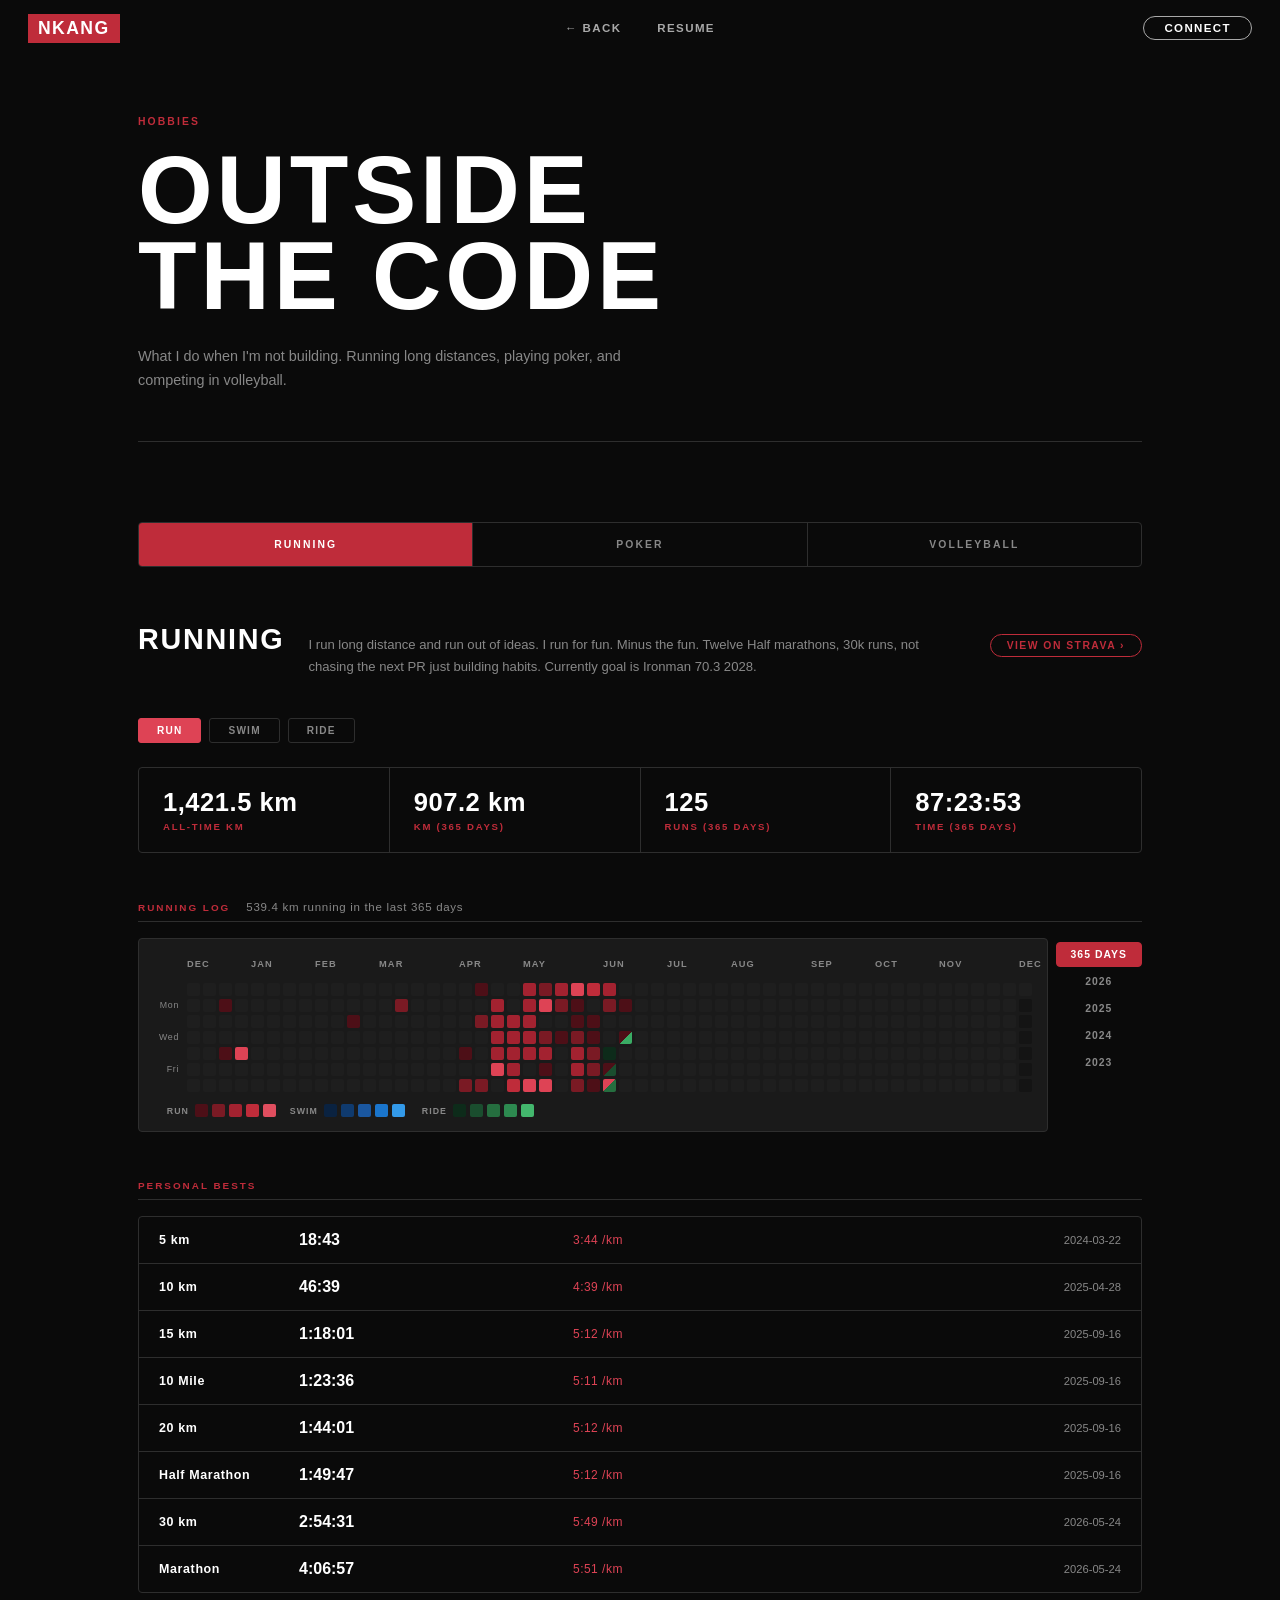
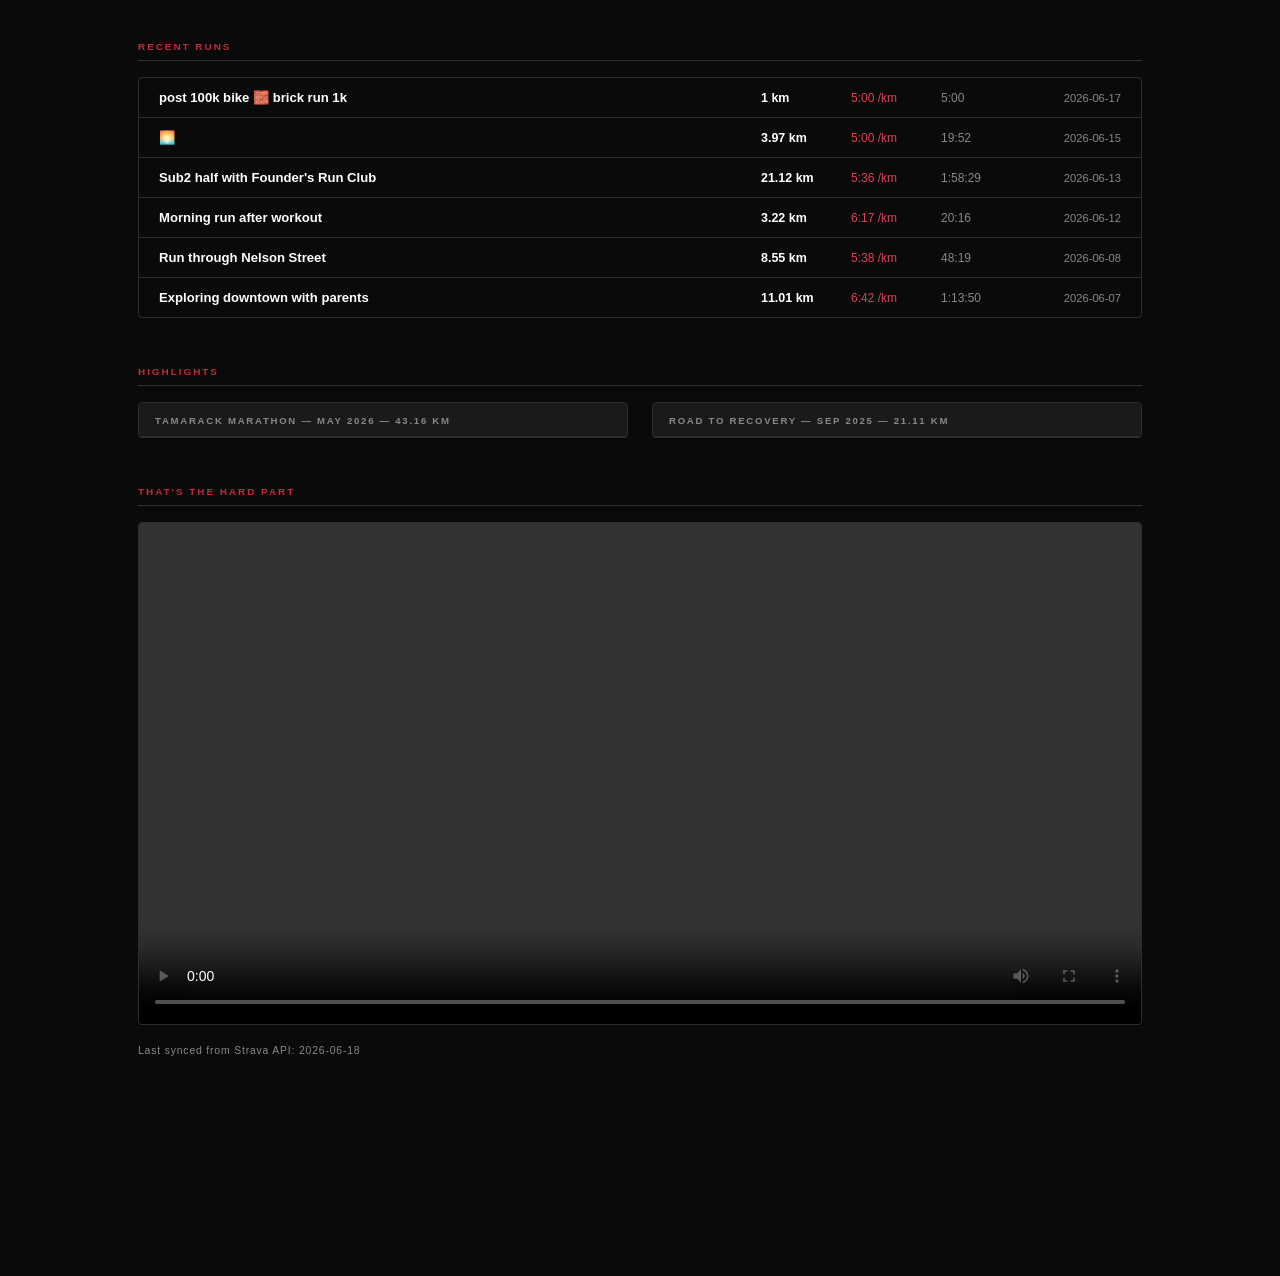
==== hobbies.html @ 1e7a4f21 "feat: sport switch coherence fix" ====
<!DOCTYPE html>
<html lang="en">
<head>
  <meta charset="UTF-8" />
  <meta name="viewport" content="width=device-width, initial-scale=1.0" />
  <title>Hobbies — Nelson Kang</title>
  <link rel="icon" type="image/jpeg" href="Images/Uchiha.jpg" />
  <link rel="stylesheet" href="styles.css" />
  <link rel="stylesheet" href="hobbies.css" />
</head>
<body class="hobbies-page is-content-revealed">

  <nav class="nav">
    <a href="index.html" class="nav-logo">NKANG</a>
    <ul class="nav-links">
      <li><a href="index.html" class="nav-btn">← BACK</a></li>
      <li><button class="nav-btn" data-modal="resume-modal">RESUME</button></li>
    </ul>
    <button class="nav-cta" data-modal="contact-modal">CONNECT</button>
    <button class="nav-hamburger" id="nav-hamburger" aria-label="Open menu">
      <span></span><span></span><span></span>
    </button>
  </nav>
  <div class="nav-mobile-menu" id="nav-mobile-menu">
    <a href="index.html" class="nav-mobile-btn">← BACK</a>
    <button class="nav-mobile-btn" data-modal="resume-modal">RESUME</button>
    <button class="nav-mobile-btn" data-modal="contact-modal">CONNECT</button>
  </div>

  <main class="hobbies-main">

    <!-- PAGE HERO -->
    <div class="hobbies-hero">
      <div class="section-label">HOBBIES</div>
      <h1 class="hobbies-page-title">OUTSIDE<br/>THE CODE</h1>
      <p class="hobbies-page-sub">
        What I do when I'm not building. Running long distances, playing poker,
        and competing in volleyball.
      </p>
    </div>

    <!-- TAB BAR -->
    <div class="hobby-tabs">
      <button class="hobby-tab is-active" data-tab="running">RUNNING</button>
      <button class="hobby-tab" data-tab="poker">POKER</button>
      <button class="hobby-tab" data-tab="volleyball">VOLLEYBALL</button>
    </div>

    <!-- ── TAB: RUNNING ── -->
    <section class="hobby-section tab-panel is-active" id="tab-running">
      <div class="hobby-section-header">
        <h2 class="hobby-section-title" id="sport-section-title">RUNNING</h2>
        <p class="hobby-section-desc">
          I run long distance and run out of ideas. I run for fun. Minus the fun. Twelve Half marathons, 30k runs, not chasing the next PR just building habits.
          Currently goal is Ironman 70.3 2028.
        </p>
        <a href="https://www.strava.com/athletes/121738602" class="hobby-strava-link" target="_blank" rel="noopener">VIEW ON STRAVA ›</a>
      </div>

      <div class="sport-switcher">
        <button class="sport-pill sport-pill--run is-active" data-sport="run">RUN</button>
        <button class="sport-pill sport-pill--swim" data-sport="swim">SWIM</button>
        <button class="sport-pill sport-pill--ride" data-sport="ride">RIDE</button>
      </div>

      <div class="hobby-stats" id="strava-totals">
        <div class="hobby-stat">
          <span class="hobby-stat-val" id="stat-alltime">—</span>
          <span class="hobby-stat-label">All-Time km</span>
        </div>
        <div class="hobby-stat">
          <span class="hobby-stat-val" id="stat-ytd-km">—</span>
          <span class="hobby-stat-label">km (365 Days)</span>
        </div>
        <div class="hobby-stat">
          <span class="hobby-stat-val" id="stat-ytd-runs">—</span>
          <span class="hobby-stat-label" id="stat-count-label">Runs (365 Days)</span>
        </div>
        <div class="hobby-stat">
          <span class="hobby-stat-val" id="stat-ytd-time">—</span>
          <span class="hobby-stat-label">Time (365 Days)</span>
        </div>
      </div>

      <!-- Heatmap -->
      <div class="hobby-subsection">
        <div class="heatmap-headline">
          <h3 class="hobby-subsection-title" style="border:none;margin:0;padding:0;">RUNNING LOG</h3>
          <span class="heatmap-ytd-text" id="heatmap-ytd-label"></span>
        </div>
        <div class="run-heatmap-wrapper">
          <div class="run-heatmap-outer">
            <div class="run-heatmap-scroll">
              <div class="heatmap-month-row" id="heatmap-months"></div>
              <div class="heatmap-main">
                <div class="heatmap-day-labels">
                  <span></span><span>Mon</span><span></span><span>Wed</span><span></span><span>Fri</span><span></span>
                </div>
                <div class="heatmap-grid" id="run-heatmap"></div>
              </div>
            </div>
            <div class="heatmap-legend">
              <div class="heatmap-legend-row">
                <span class="heatmap-legend-sport">RUN</span>
                <div class="heatmap-cell heatmap-legend-cell" style="background:#4d0f17" data-range="&lt; 5 km"></div>
                <div class="heatmap-cell heatmap-legend-cell" style="background:#7a1a24" data-range="5–10 km"></div>
                <div class="heatmap-cell heatmap-legend-cell" style="background:#a32230" data-range="10–15 km"></div>
                <div class="heatmap-cell heatmap-legend-cell" style="background:#bf2c3a" data-range="15–20 km"></div>
                <div class="heatmap-cell heatmap-legend-cell" style="background:#e04e5f" data-range="20+ km"></div>
              </div>
              <div class="heatmap-legend-row">
                <span class="heatmap-legend-sport">SWIM</span>
                <div class="heatmap-cell heatmap-legend-cell" style="background:#0a2240" data-range="&lt; 1 km"></div>
                <div class="heatmap-cell heatmap-legend-cell" style="background:#0f3a6e" data-range="1–2 km"></div>
                <div class="heatmap-cell heatmap-legend-cell" style="background:#1a57a0" data-range="2–3 km"></div>
                <div class="heatmap-cell heatmap-legend-cell" style="background:#1a75cc" data-range="3–4 km"></div>
                <div class="heatmap-cell heatmap-legend-cell" style="background:#339ae9" data-range="4+ km"></div>
              </div>
              <div class="heatmap-legend-row">
                <span class="heatmap-legend-sport">RIDE</span>
                <div class="heatmap-cell heatmap-legend-cell" style="background:#0d2b1a" data-range="&lt; 20 km"></div>
                <div class="heatmap-cell heatmap-legend-cell" style="background:#1a4d2e" data-range="20–40 km"></div>
                <div class="heatmap-cell heatmap-legend-cell" style="background:#256e3f" data-range="40–60 km"></div>
                <div class="heatmap-cell heatmap-legend-cell" style="background:#2d8a50" data-range="60–90 km"></div>
                <div class="heatmap-cell heatmap-legend-cell" style="background:#43b76d" data-range="90+ km"></div>
              </div>
            </div>
          </div>
          <div class="heatmap-year-selector" id="heatmap-years"></div>
        </div>
        <div class="heatmap-tooltip" id="heatmap-tooltip"></div>
      </div>

      <div class="hobby-subsection">
        <h3 class="hobby-subsection-title" id="bests-title">PERSONAL BESTS</h3>
        <div class="hobby-bests" id="strava-bests">
          <div class="hobby-best-empty">Syncing from Strava…</div>
        </div>
      </div>

      <div class="hobby-subsection">
        <h3 class="hobby-subsection-title" id="recent-title">RECENT RUNS</h3>
        <div class="hobby-runs" id="strava-recent">
          <div class="hobby-best-empty">Syncing from Strava…</div>
        </div>
      </div>

      <div class="hobby-subsection">
        <h3 class="hobby-subsection-title">HIGHLIGHTS</h3>
        <div class="hobby-activities">
          <div class="hobby-activity-card">
            <div class="hobby-activity-label">Tamarack Marathon &mdash; May 2026 &mdash; 43.16 km</div>
            <div class="strava-embed-placeholder"
                 data-embed-type="activity"
                 data-embed-id="18637238873"
                 data-style="standard"
                 data-from-embed="false"
                 data-token="Lay-bGprTOXvTEQEFoJAWx9JUbdzp7mAwC0xFXXWINQ">
            </div>
          </div>
          <div class="hobby-activity-card">
            <div class="hobby-activity-label">Road to Recovery &mdash; Sep 2025 &mdash; 21.11 km</div>
            <div class="strava-embed-placeholder"
                 data-embed-type="activity"
                 data-embed-id="15838077955"
                 data-style="standard"
                 data-from-embed="false"
                 data-token="FSaVY_ImVs6sfKfNKb9PRaNboNux37VAMsxUyS3tYNs">
            </div>
          </div>
        </div>
      </div>

      <div class="hobby-subsection">
        <h3 class="hobby-subsection-title">THAT'S THE HARD PART</h3>
        <video class="running-video" src="Images/BJ_Horseman_Running.mp4" controls playsinline></video>
      </div>

      <p class="strava-updated">Last synced from Strava API: <span id="strava-updated">—</span></p>
    </section>

    <!-- ── TAB: POKER ── -->
    <section class="hobby-section tab-panel" id="tab-poker">
      <div class="hobby-section-header">
        <h2 class="hobby-section-title">POKER</h2>
        <p class="hobby-section-desc">
          Competitive tournament poker player at the University of Waterloo Poker Club.
          Study the system, find the edge, execute under pressure. 
          Convincing myself that poker is a skill game and pretending I have an edge. Spending 
          hours of studying to fix my leaks and increase my edge by a half a percent.
        </p>
        <a href="https://www.strava.com/athletes/121738602" class="hobby-strava-link" style="visibility:hidden;">PLACEHOLDER</a>
      </div>

      <!-- Stat bar -->
      <div class="hobby-stats">
        <div class="hobby-stat">
          <span class="hobby-stat-val">2 / 891</span>
          <span class="hobby-stat-label">Fall Season Rank</span>
        </div>
        <div class="hobby-stat">
          <span class="hobby-stat-val">33%</span>
          <span class="hobby-stat-label">Final Table Rate</span>
        </div>
        <div class="hobby-stat">
          <span class="hobby-stat-val">6 / 18</span>
          <span class="hobby-stat-label">Tournaments Final Tabled</span>
        </div>
        <div class="hobby-stat">
          <span class="hobby-stat-val">~250</span>
          <span class="hobby-stat-label">Avg Field Size</span>
        </div>
      </div>

      <!-- Results section -->
      <div class="hobby-subsection">
        <h3 class="hobby-subsection-title">FALL 2025 SEASON</h3>
        <div class="poker-content-grid">
          <div class="poker-text">
            <p class="poker-body">
              Finished 2nd out of 891 active members across the Fall 2025 UW Poker Club season —
              the largest student poker club in Canada. Final tabled 6 of the 18 tournaments I
              entered, putting me in the top 9 of an average field of 250 players per event.
              A 33% final table rate in fields that size isn't luck. It's sustained edge.
            </p>
            <p class="poker-body">
              Following the season I joined the club as an executive for the Winter term,
              helping run games and grow the competitive structure of the club. Currently
              studying ICM pressure and 3-bet pot construction with the goal of making
              the UW IPA poker team.
            </p>
          </div>
          <div class="poker-photo-tall">
            <img src="Images/Hobby_Poker/FallRankings.png" alt="Fall 2025 Season Rankings" />
          </div>
        </div>
      </div>

      <!-- Photos section -->
      <div class="hobby-subsection">
        <h3 class="hobby-subsection-title">AT THE TABLE</h3>
        <div class="poker-photos-grid">
          <div class="poker-photo-card">
            <img src="Images/Hobby_Poker/Club_Chips.jpg" alt="825k chip stack at final table" />
            <div class="poker-photo-caption">
              <span class="poker-photo-label">FINAL TABLE</span>
              <p>875,000 chips. Starting stack: 5,000. The kind of run where every decision compounds.</p>
            </div>
          </div>
          <div class="poker-photo-card">
            <img src="Images/Hobby_Poker/AAvsKK.jpg" alt="KK vs AA — variance at the table" />
            <div class="poker-photo-caption">
              <span class="poker-photo-label">VARIANCE</span>
              <p>Running KK into AA on the last two tables of a midterm tournament. You can sharpen 
                every edge, and still run face-first into variance.
                 Learning to separate process from outcome is the real skill.</p>
            </div>
          </div>
        </div>
      </div>
    </section>

    <!-- ── TAB: VOLLEYBALL ── -->
    <section class="hobby-section tab-panel" id="tab-volleyball">
      <div class="hobby-section-header">
        <h2 class="hobby-section-title">VOLLEYBALL</h2>
        <p class="hobby-section-desc">
          Competitive player. Photos and clips coming soon.
        </p>
      </div>
      <div class="hobby-placeholder">
        <span class="hobby-placeholder-label">COMING SOON</span>
        <p>Media and writeup in progress.</p>
      </div>
    </section>

  </main>

  <!-- Contact Modal -->
  <div class="modal" id="contact-modal">
    <div class="modal-box">
      <button class="modal-close">✕</button>
      <h2 class="modal-title">CONNECT</h2>
      <ul class="contact-list">
        <li><span class="contact-label">EMAIL</span><a href="mailto:Nelsonkang7@gmail.com">Nelsonkang7@gmail.com</a></li>
        <li><span class="contact-label">GITHUB</span><a href="https://github.com/Ollienel777" target="_blank" rel="noopener">github.com/Ollienel777</a></li>
        <li><span class="contact-label">LINKEDIN</span><a href="https://linkedin.com/in/nelson-kang-ekanl" target="_blank" rel="noopener">linkedin.com/in/nelson-kang-ekanl</a></li>
        <li><span class="contact-label">PHONE</span><a href="tel:+16138543568">+1 (613) 854-3568</a></li>
      </ul>
    </div>
  </div>

  <!-- Resume Modal -->
  <div class="modal" id="resume-modal">
    <div class="modal-box modal-box--wide">
      <button class="modal-close">✕</button>
      <h2 class="modal-title">NELSON KANG</h2>

      <div class="resume-contact">
        <span>+1 (613) 854-3568</span>
        <a href="mailto:Nelsonkang7@gmail.com">Nelsonkang7@gmail.com</a>
        <a href="https://linkedin.com/in/nelson-kang-ekanl" target="_blank" rel="noopener">LinkedIn</a>
        <a href="https://github.com/Ollienel777" target="_blank" rel="noopener">GitHub</a>
        <a href="https://nelsonkang02.com" target="_blank" rel="noopener">Portfolio</a>
      </div>

      <div class="resume-section">
        <h3>Education</h3>
        <div class="resume-item">
          <div class="resume-item-header">
            <span class="resume-place">University of Waterloo</span>
            <span class="resume-date"></span>
          </div>
          <span class="resume-role">Bachelor's Degree, Computer Science and Finance (CFM)</span>
          <ul class="resume-bullets">
            <li><strong>Coursework:</strong> Advanced Functional Programming (Racket), Data Structures &amp; Algorithms (C), Linux/Bash/Git Tooling, Linear Algebra, Calculus</li>
            <li><strong>Activities:</strong> Poker Club Executive, Competitive Intramural Volleyball Captain</li>
          </ul>
        </div>
      </div>

      <div class="resume-section">
        <h3>Experience</h3>
        <div class="resume-item">
          <div class="resume-item-header">
            <span class="resume-place">Ericsson Canada Inc.</span>
            <span class="resume-date">Jun 2024 – Aug 2024</span>
          </div>
          <span class="resume-role">Software Engineer Intern &mdash; Ottawa, ON</span>
          <ul class="resume-bullets">
            <li>Developed <strong>4 ETL pipelines</strong> using <strong>C# and SQL Server</strong> to extract Jira data from JSON payloads, transform custom field mappings, and load into reporting tables; used <strong>temporal tables</strong> for full change-history tracking.</li>
            <li>Audited and catalogued all existing team pipelines, identifying faulty custom-field mappings producing <strong>NULL data</strong>; created a reference spreadsheet that became the team's primary <strong>pipeline debugging resource</strong>.</li>
            <li>Maintained <strong>Power BI dashboards</strong> for trouble report visibility, supporting stakeholder reporting and data-driven decision-making across the BI team.</li>
          </ul>
        </div>
      </div>

      <div class="resume-section">
        <h3>Projects</h3>
        <div class="resume-item">
          <div class="resume-item-header">
            <span class="resume-place">ClipFarm — Automated Volleyball Highlight Generator</span>
            <span class="resume-date">Mar 2026 – Present</span>
          </div>
          <span class="resume-role">Python, FastAPI, Next.js, TypeScript, YOLOv8-pose, Roboflow, PostgreSQL, Docker, Cloudflare R2</span>
          <ul class="resume-bullets">
            <li>Engineered a <strong>dual-detection video pipeline</strong>: <strong>YOLOv8-pose</strong> classifies player actions while a custom-trained <strong>Roboflow</strong> ball detector tracks trajectory to identify rally boundaries, reducing false-positive clips by <strong>~40%</strong>.</li>
            <li>Containerized with <strong>Docker Compose</strong>; <strong>FastAPI</strong> serves auth-gated endpoints, <strong>Celery + Redis</strong> distributes processing jobs, and <strong>Modal</strong> offloads GPU inference. Auth via <strong>Supabase JWKS</strong> with <strong>Row-Level Security</strong>.</li>
            <li>Implemented the frontend in <strong>Next.js + TypeScript</strong> with a filterable clip grid, inline multi-label correction UI for future model training, clip trimming with background re-cut via Celery, and lazy-loaded thumbnails.</li>
          </ul>
        </div>
        <div class="resume-item">
          <div class="resume-item-header">
            <span class="resume-place">Multi-Factor Robo-Advisor — 1st Place, Market Beat Competition</span>
            <span class="resume-date">Nov 2025</span>
          </div>
          <span class="resume-role">Python, Pandas, NumPy, yfinance</span>
          <ul class="resume-bullets">
            <li>Optimized a <strong>$1M CAD portfolio</strong> across U.S. and Canadian equities; achieved <strong>5.7% return</strong> vs. 3.7% market average benchmark, placing <strong>1st out of 18 teams</strong>.</li>
            <li>Implemented a <strong>multi-factor portfolio construction pipeline</strong> applying momentum, volatility, correlation, and trend signals inspired by the <strong>Ranked Asset Allocation Model</strong> (RAAM).</li>
            <li>Automated end-to-end: data ingestion, liquidity screening, factor ranking, <strong>sector-cap enforcement</strong>, and <strong>Sharpe-ratio optimization</strong> under real-world constraints (transaction fees, FX conversion, position limits).</li>
          </ul>
        </div>
        <div class="resume-item">
          <div class="resume-item-header">
            <span class="resume-place">ChessAI — Neural Network Chess Engine</span>
            <span class="resume-date">Nov 2025</span>
          </div>
          <span class="resume-role">Python, PyTorch, Modal</span>
          <ul class="resume-bullets">
            <li>Trained a <strong>neural-network chess engine</strong> on millions of <strong>Stockfish-labeled positions</strong> using <strong>distributed GPU compute</strong> on Modal; designed a scalable ML pipeline for ingesting and labeling large Lichess datasets.</li>
            <li>Integrated classical <strong>alpha-beta search</strong> with <strong>deep neural evaluation</strong> for real-time gameplay, balancing search depth with inference latency.</li>
          </ul>
        </div>
        <div class="resume-item">
          <div class="resume-item-header">
            <span class="resume-place">QuillifyEdu — Educational Content Management Platform</span>
            <span class="resume-date">2024</span>
          </div>
          <span class="resume-role">C#, ASP.NET Core, SQL Server, Entity Framework Core, JavaScript</span>
          <ul class="resume-bullets">
            <li>Developed a full-stack content management platform using <strong>ASP.NET Core 8.0</strong> with <strong>Razor Pages</strong>, enabling users to create, organize, and share educational notes with a database-driven backend.</li>
            <li>Implemented <strong>ASP.NET Core Identity</strong> for production-grade authentication including email confirmation, account lockout policies, and enforced password complexity requirements.</li>
          </ul>
        </div>
      </div>

      <div class="resume-section">
        <h3>Technical Skills</h3>
        <div class="resume-skills-list">
          <div class="resume-skill-row"><span class="resume-skill-cat">Languages</span><span>Python, C#, C, SQL, TypeScript, JavaScript, HTML/CSS</span></div>
          <div class="resume-skill-row"><span class="resume-skill-cat">Frameworks</span><span>FastAPI, Next.js, .NET, PyTorch, Pandas, NumPy, Celery, SQLAlchemy</span></div>
          <div class="resume-skill-row"><span class="resume-skill-cat">Infrastructure</span><span>PostgreSQL, SQL Server, SSMS, Supabase, Redis, Modal, Cloudflare R2, Git, Linux, Power BI</span></div>
          <div class="resume-skill-row"><span class="resume-skill-cat">Tools</span><span>Jira, FFmpeg, OpenCV, YOLOv8, Selenium, Alembic, Docker, Roboflow</span></div>
        </div>
      </div>

      <a href="Nelson_Kang_Resume.pdf" class="cta-btn" download>DOWNLOAD PDF ›</a>
    </div>
  </div>

  <script src="https://strava-embeds.com/embed.js"></script>
  <script src="hobbies.js"></script>
</body>
</html>
---- styles.css ----
/* ── RESET & TOKENS ── */
*, *::before, *::after { box-sizing: border-box; margin: 0; padding: 0; }

:root {
  --red:      #bf2c3a;
  --red-dark: #8f1f2b;
  --white:    #FFFFFF;
  --off-white:#F2F0EB;
  --black:    #0A0A0A;
  --gray:     #1A1A1A;
  --gray-mid: #2E2E2E;
  --gray-lite:#888888;

  --nav-h: 56px;
  --col-w: 380px;
  --col-hero-w: 460px;
  --col-end-w: 420px;

  --font-head: 'Arial Black', 'Arial Bold', Arial, sans-serif;
  --font-body: 'Arial', Helvetica, sans-serif;
}

html, body {
  height: 100%;
  height: 100dvh;
  overflow: hidden;
  background: var(--black);
  color: var(--white);
  font-family: var(--font-body);
}

/* ── NAV ── */
.nav {
  position: fixed;
  top: 0; left: 0; right: 0;
  height: var(--nav-h);
  z-index: 100;
  display: flex;
  align-items: center;
  padding: 0 28px;
  background: none;
}

.nav-logo {
  font-family: var(--font-head);
  font-size: 1.1rem;
  font-weight: 900;
  letter-spacing: 0.08em;
  color: var(--white);
  background: var(--red);
  padding: 4px 10px;
  user-select: none;
}

.nav-links {
  list-style: none;
  display: flex;
  gap: 2px;
  /* true center regardless of logo / connect widths */
  position: absolute;
  left: 50%;
  transform: translateX(-50%);
}

/* pill-outline hover — inverts to beige bg + red text */
.nav-btn {
  display: inline-flex;
  align-items: center;
  background: none;
  border: 1.5px solid transparent;
  border-radius: 999px;
  cursor: pointer;
  font-family: var(--font-head);
  font-size: 0.72rem;
  font-weight: 700;
  letter-spacing: 0.12em;
  color: rgba(255,255,255,0.65);
  padding: 5px 16px;
  transition: color 0.2s, border-color 0.2s, background 0.2s;
  white-space: nowrap;
  text-decoration: none;
}
.nav-btn:hover {
  color: var(--red);
  background: var(--off-white);
  border-color: var(--off-white);
}
.nav-btn.is-active {
  color: var(--red);
  background: var(--off-white);
  border-color: var(--off-white);
}

/* FILTER toggle arrow flips when open */
#filter-toggle::after {
  content: '›';
  display: inline-block;
  margin-left: 6px;
  transition: transform 0.25s ease;
}
#filter-toggle.is-active::after {
  transform: rotate(90deg);
}

.nav-cta {
  font-family: var(--font-head);
  font-size: 0.72rem;
  font-weight: 700;
  letter-spacing: 0.12em;
  background: none;
  border: 1.5px solid rgba(255,255,255,0.65);
  border-radius: 999px;
  color: var(--white);
  padding: 5px 20px;
  cursor: pointer;
  margin-left: auto;
  transition: background 0.2s, color 0.2s, border-color 0.2s;
}
.nav-cta:hover {
  background: var(--off-white);
  color: var(--red);
  border-color: var(--off-white);
}

/* ── FILTER DROPDOWN ── */
.filter-bar {
  position: fixed;
  top: var(--nav-h);
  left: 0; right: 0;
  z-index: 90;
  display: flex;
  align-items: center;
  justify-content: center;
  gap: 6px;
  padding: 10px 28px;
  background: none;
  border-bottom: none;
  overflow-x: auto;
  scrollbar-width: none;
  /* hidden by default */
  opacity: 0;
  transform: translateY(-8px);
  pointer-events: none;
  transition: opacity 0.25s ease, transform 0.25s ease;
}
.filter-bar::-webkit-scrollbar { display: none; }
.filter-bar.is-open {
  opacity: 1;
  transform: translateY(0);
  pointer-events: auto;
}

.filter-btn {
  flex-shrink: 0;
  font-family: var(--font-head);
  font-size: 0.62rem;
  font-weight: 700;
  letter-spacing: 0.14em;
  text-transform: uppercase;
  padding: 4px 14px;
  background: var(--off-white);
  border: 1px solid var(--off-white);
  border-radius: 999px;
  color: var(--red);
  cursor: pointer;
  transition: background 0.2s, color 0.2s, border-color 0.2s;
  white-space: nowrap;
}
.filter-btn:hover { background: var(--white); border-color: var(--white); color: var(--red); }
.filter-btn.is-active {
  background: var(--red);
  border-color: var(--red);
  color: var(--white);
}

/* ── WORLD (horizontal scroll container) ── */
.world {
  display: flex;
  flex-direction: row;
  height: 100vh;
  height: 100dvh;
  padding-top: 0;
  overflow-x: auto;
  overflow-y: hidden;
  scrollbar-width: none;
}
.world::-webkit-scrollbar { width: 0; height: 0; display: none; }
.world { -ms-overflow-style: none; }

/* ── COLUMN BASE ── */
.col {
  position: relative;
  flex: 0 0 var(--col-w);
  height: 100%;
  overflow: hidden;
  border-right: 1px solid var(--gray-mid);
  transition: filter 0.3s;
}
.col:last-child { border-right: none; }

/* hover: bring column to focus */
.col:hover .col-bg { opacity: 0.25; }
.col-project:hover .col-bg { opacity: 0.9; }

/* Column size overrides */
.col-hero  { flex-basis: var(--col-hero-w); }
.col-about { flex-basis: 420px; }
.col-end   { flex-basis: var(--col-end-w); }

/* ── COLUMN BACKGROUNDS ── */
.col-bg {
  position: absolute;
  inset: 0;
  background-size: cover;
  background-position: center;
  opacity: 0.15;
  transition: opacity 0.4s ease;
  z-index: 0;
}

.col-bg--hero {
  background:
    linear-gradient(to bottom, rgba(0,0,0,0.28) 0%, transparent 25%),
    linear-gradient(to top,    rgba(10,10,10,0.92) 0%, rgba(10,10,10,0.2) 45%, transparent 70%);
  opacity: 1;
}
.col-bg.col-bg--about {
  background:
    linear-gradient(to top, rgba(0,0,0,0.96) 0%, rgba(0,0,0,0.7) 35%, rgba(0,0,0,0.2) 65%, transparent 100%),
    url('Images/Garden/20250719_115730_cpy.webp') center / cover no-repeat;
  opacity: 0.7;
}
.col-about:hover .col-bg--about {
  opacity: 0.85;
}
.col-bg--skills {
  background:
    linear-gradient(to top, rgba(0,0,0,0.96) 0%, rgba(0,0,0,0.7) 35%, rgba(0,0,0,0.2) 65%, transparent 100%),
    url('Images/ColumnThumbnail/TechStack.webp') center / cover no-repeat;
  opacity: 0.55;
}
.col-bg--p1 {
  background:
    linear-gradient(to top, rgba(0,0,0,0.96) 0%, rgba(0,0,0,0.7) 35%, rgba(0,0,0,0.2) 65%, transparent 100%),
    url('Images/ColumnThumbnail/ClipFarm.webp') center / cover no-repeat;
  opacity: 0.55;
}
.col-bg--p2 {
  background:
    linear-gradient(to top, rgba(0,0,0,0.96) 0%, rgba(0,0,0,0.7) 35%, rgba(0,0,0,0.2) 65%, transparent 100%),
    url('Images/ColumnThumbnail/ML_Chess_Model.webp') center / cover no-repeat;
  opacity: 0.55;
}
.col-bg--p3 {
  background:
    linear-gradient(to top, rgba(0,0,0,0.96) 0%, rgba(0,0,0,0.7) 35%, rgba(0,0,0,0.2) 65%, transparent 100%),
    url('Images/ColumnThumbnail/CFM_Market_Beat.webp') center / cover no-repeat;
  opacity: 0.55;
}
.col-bg--p4 {
  background:
    linear-gradient(to top, rgba(0,0,0,0.96) 0%, rgba(0,0,0,0.7) 35%, rgba(0,0,0,0.2) 65%, transparent 100%),
    url('Images/ColumnThumbnail/quilify.webp') center / cover no-repeat;
  opacity: 0.55;
}

.col-bg--p5 {
  background:
    linear-gradient(to top, rgba(0,0,0,0.96) 0%, rgba(0,0,0,0.7) 35%, rgba(0,0,0,0.2) 65%, transparent 100%),
    url('Images/ColumnThumbnail/TBPoker.webp') center / cover no-repeat;
  opacity: 0.55;
}

.col-bg--experience {
  background:
    linear-gradient(to top, rgba(0,0,0,0.96) 0%, rgba(0,0,0,0.7) 35%, rgba(0,0,0,0.2) 65%, transparent 100%),
    url('Images/ColumnThumbnail/Ericsson_Coop.webp') center / cover no-repeat;
  opacity: 0.55;
}

.col-bg--end {
  background: linear-gradient(160deg, var(--red) 0%, var(--red-dark) 40%, var(--black) 100%);
  opacity: 0.35;
}

/* ── COLUMN INNER (content sits above bg + carousel) ── */
.col-inner {
  position: relative;
  z-index: 2;
  display: flex;
  flex-direction: column;
  justify-content: flex-end;
  padding: 48px 36px;
  height: 100%;
}

/* ── SECTION LABEL ── */
.section-label {
  font-size: 0.65rem;
  font-weight: 700;
  letter-spacing: 0.2em;
  color: var(--red);
  text-transform: uppercase;
  margin-bottom: 16px;
}

/* ── HERO COLUMN ── */
.hero-tag {
  font-size: 0.65rem;
  font-weight: 700;
  letter-spacing: 0.25em;
  color: var(--red);
  text-transform: uppercase;
  margin-bottom: 20px;
}

.hero-name {
  font-family: var(--font-head);
  font-size: clamp(3.5rem, 7vw, 5.5rem);
  font-weight: 900;
  line-height: 0.9;
  letter-spacing: -0.02em;
  color: var(--white);
  text-transform: uppercase;
  margin-bottom: 20px;
}

.hero-sub {
  font-size: 0.8rem;
  letter-spacing: 0.18em;
  color: var(--gray-lite);
  text-transform: uppercase;
  margin-bottom: 40px;
}

.hero-scroll-hint {
  font-size: 0.65rem;
  letter-spacing: 0.2em;
  color: var(--gray-lite);
  text-transform: uppercase;
  display: flex;
  align-items: center;
  gap: 8px;
}

/* Red left border accent on hero */
.col-hero .col-inner::before {
  content: '';
  position: absolute;
  left: 0; top: 15%; bottom: 15%;
  width: 3px;
  background: var(--red);
}

/* ── HERO HOVER ── */
.col-hero { cursor: default; }

/* ── HERO CAROUSEL ── */
.hero-carousel {
  position: absolute;
  inset: 0;
  z-index: 0;
  overflow: hidden;
}

@keyframes hero-float {
  from { transform: translateY(10%); }
  to   { transform: translateY(-10%); }
}

.hero-slide {
  position: absolute;
  inset: -12% 0;      /* extra vertical room so float doesn't expose edges */
  background-size: cover;
  background-position: center bottom;
  opacity: 0;
  transition: opacity 1.4s ease;
  animation: hero-float 12s ease-in-out infinite alternate;
  will-change: transform, opacity;
}
.hero-slide.is-active { opacity: 0.6; }

/* red gradient overlay sits above carousel, below text */
.col-bg--hero {
  background: linear-gradient(180deg, rgba(0,0,0,0.15) 0%, rgba(10,10,10,0.55) 60%, rgba(10,10,10,0.85) 100%);
  opacity: 1;
  transition: opacity 0.6s ease;
  z-index: 1;
}
.col-hero:hover .col-bg--hero {
  opacity: 0.9;
}

/* Radial red bloom */
.col-hero::after {
  content: '';
  position: absolute;
  inset: 0;
  background: radial-gradient(ellipse at 30% 80%, rgba(191,44,58,0.6) 0%, rgba(191,44,58,0.12) 45%, transparent 68%);
  opacity: 0;
  z-index: 0;
  pointer-events: none;
  transition: opacity 0.6s ease;
}
.col-hero:hover::after { opacity: 1; }

/* Scan line sweep */
.col-hero::before {
  content: '';
  position: absolute;
  top: 0; bottom: 0;
  left: -80%;
  width: 55%;
  background: linear-gradient(90deg, transparent 0%, rgba(255,255,255,0.03) 50%, transparent 100%);
  z-index: 2;
  pointer-events: none;
}
.col-hero:hover::before {
  animation: hero-scan 2.8s ease-in-out infinite;
}
@keyframes hero-scan {
  0%   { left: -80%; opacity: 0; }
  8%   { opacity: 1; }
  92%  { opacity: 1; }
  100% { left: 120%; opacity: 0; }
}

/* Border accent grows and glows */
.col-hero .col-inner::before {
  transition: top 0.5s ease, bottom 0.5s ease, box-shadow 0.5s ease;
}
.col-hero:hover .col-inner::before {
  top: 4%;
  bottom: 4%;
  box-shadow: 0 0 14px rgba(191,44,58,0.8), 0 0 40px rgba(191,44,58,0.3);
}

/* Name and subtitle lift */
.hero-name { transition: text-shadow 0.5s ease, letter-spacing 0.4s ease; }
.col-hero:hover .hero-name {
  text-shadow: 0 0 80px rgba(191,44,58,0.4);
  letter-spacing: 0em;
}
.hero-tag { transition: color 0.4s ease; }
.col-hero:hover .hero-tag { color: var(--white); }

/* ── ABOUT COLUMN ── */
.col-title {
  font-family: var(--font-head);
  font-size: clamp(2rem, 4vw, 3rem);
  font-weight: 900;
  line-height: 0.92;
  letter-spacing: -0.01em;
  text-transform: uppercase;
  color: var(--white);
  margin-bottom: 28px;
}

.col-body {
  font-size: 0.82rem;
  line-height: 1.75;
  color: var(--gray-lite);
  margin-bottom: 28px;
  max-width: 320px;
}

.about-tags {
  list-style: none;
  display: flex;
  flex-wrap: wrap;
  gap: 8px;
}
.about-tags li {
  font-size: 0.65rem;
  font-weight: 700;
  letter-spacing: 0.14em;
  text-transform: uppercase;
  padding: 4px 12px;
  border: 1px solid var(--gray-mid);
  color: var(--gray-lite);
}

/* ── SKILLS COLUMN ── */
.skills-grid {
  display: flex;
  flex-direction: column;
  gap: 24px;
}

.skill-block {
  display: flex;
  flex-direction: column;
  gap: 6px;
  padding-left: 14px;
  border-left: 2px solid var(--red);
}

.skill-cat {
  font-size: 0.62rem;
  font-weight: 700;
  letter-spacing: 0.2em;
  color: var(--red);
  text-transform: uppercase;
}

.skill-list {
  font-size: 0.78rem;
  color: var(--gray-lite);
  line-height: 1.6;
}

/* ── PROJECT COLUMNS ── */
.project-num {
  font-family: var(--font-head);
  font-size: 5rem;
  font-weight: 900;
  color: var(--gray-mid);
  line-height: 1;
  margin-bottom: -12px;
  user-select: none;
}

.project-tags {
  display: flex;
  flex-wrap: wrap;
  gap: 6px;
  margin-bottom: 24px;
}
.project-tags span {
  font-size: 0.62rem;
  font-weight: 700;
  letter-spacing: 0.12em;
  text-transform: uppercase;
  padding: 3px 10px;
  background: var(--gray);
  color: var(--gray-lite);
  border: 1px solid var(--gray-mid);
}

.project-link {
  font-size: 0.7rem;
  font-weight: 700;
  letter-spacing: 0.16em;
  text-transform: uppercase;
  color: var(--red);
  text-decoration: none;
  display: inline-flex;
  align-items: center;
  gap: 6px;
  padding-bottom: 2px;
  border-bottom: 1px solid var(--red);
  transition: color 0.2s, border-color 0.2s;
}
.project-link:hover { color: var(--white); border-color: var(--white); }

/* ── SKILLS HOVER REVEAL ── */
.col-skills { cursor: default; }

.col-skills .section-label {
  max-height: 0;
  overflow: hidden;
  opacity: 0;
  margin-bottom: 0;
  transition: max-height 0.4s ease, opacity 0.3s ease, margin-bottom 0.3s ease;
}
.col-skills:hover .section-label {
  max-height: 30px;
  opacity: 1;
  margin-bottom: 16px;
}

.skills-details {
  max-height: 0;
  overflow: hidden;
  transition: max-height 0.45s ease;
}
.col-skills:hover .skills-details {
  max-height: 400px;
  transition-delay: 0.06s;
}

.col-skills:hover { background: rgba(191,44,58,0.03); }

/* ── PROJECT TEXT BOX — structural only, no visual ── */
.project-text-box {
  padding: 20px 24px;
  margin: 0 -12px;
}

/* ── PROJECT FILTER HIDE ── */
.col-project {
  cursor: default;
  transition: flex-basis 0.45s ease, opacity 0.35s ease,
              min-width 0.45s ease, border-width 0.45s ease;
}
.col-project.is-filtered {
  flex-basis: 0 !important;
  min-width: 0;
  opacity: 0;
  overflow: hidden;
  border-right-width: 0;
  pointer-events: none;
}

/* ── PROJECT HOVER REVEAL ── */

/* hide top meta by default — collapse height so title stays at bottom */
.col-project .section-label,
.col-project .project-num {
  max-height: 0;
  overflow: hidden;
  opacity: 0;
  margin-bottom: 0;
  transition: max-height 0.4s ease, opacity 0.3s ease, margin-bottom 0.3s ease;
}

/* hide details below title */
.project-details {
  max-height: 0;
  overflow: hidden;
  background: transparent;
  transition: max-height 0.45s ease, background 0.35s ease;
}

/* hover: reveal everything */
.col-project:hover .section-label {
  max-height: 30px;
  opacity: 1;
  margin-bottom: 16px;
  transition-delay: 0s;
}
.col-project:hover .project-num {
  max-height: 90px;
  opacity: 1;
  margin-bottom: -12px;
  transition-delay: 0.05s;
}
.col-project:hover .project-details {
  max-height: 320px;
  transition-delay: 0.08s;
  background: linear-gradient(to bottom, transparent 0%, rgba(0,0,0,0.72) 22%);
}

.col-project:hover { background: rgba(191,44,58,0.04); }

/* ── END COLUMN ── */
.cta-btn {
  display: inline-block;
  font-family: var(--font-head);
  font-size: 0.72rem;
  font-weight: 700;
  letter-spacing: 0.16em;
  text-transform: uppercase;
  text-decoration: none;
  color: var(--white);
  background: var(--red);
  border: none;
  padding: 14px 28px;
  cursor: pointer;
  margin-top: 8px;
  transition: background 0.2s;
}
.cta-btn:hover { background: var(--red-dark); }

/* ── MODALS ── */
.modal {
  display: none;
  position: fixed;
  inset: 0;
  z-index: 200;
  background: rgba(0,0,0,0.75);
  backdrop-filter: blur(6px);
  align-items: center;
  justify-content: center;
}
.modal.is-open {
  display: flex;
}

.modal-box {
  position: relative;
  background: var(--gray);
  border: 1px solid var(--gray-mid);
  border-top: 3px solid var(--red);
  padding: 48px 44px;
  max-width: 480px;
  width: 90%;
  max-height: 85vh;
  overflow-y: auto;
  scrollbar-width: none;
  animation: modal-in 0.25s ease;
}
.modal-box::-webkit-scrollbar { display: none; }
.modal-box--wide { max-width: 780px; }

@keyframes modal-in {
  from { opacity: 0; transform: translateY(16px); }
  to   { opacity: 1; transform: translateY(0); }
}

.modal-close {
  position: absolute;
  top: 16px; right: 20px;
  background: none;
  border: none;
  color: var(--gray-lite);
  font-size: 1rem;
  cursor: pointer;
  transition: color 0.2s;
}
.modal-close:hover { color: var(--white); }

.modal-title {
  font-family: var(--font-head);
  font-size: 1.6rem;
  font-weight: 900;
  letter-spacing: 0.04em;
  text-transform: uppercase;
  color: var(--white);
  margin-bottom: 28px;
}

.modal-box p {
  font-size: 0.85rem;
  line-height: 1.8;
  color: var(--gray-lite);
  margin-bottom: 16px;
}

/* Hobbies modal */
.hobby-block {
  margin-bottom: 28px;
  padding-bottom: 28px;
  border-bottom: 1px solid var(--gray-mid);
}
.hobby-block:last-child {
  border-bottom: none;
  margin-bottom: 0;
  padding-bottom: 0;
}
.hobby-label {
  display: inline-block;
  font-family: var(--font-head);
  font-size: 0.7rem;
  font-weight: 900;
  letter-spacing: 0.12em;
  text-transform: uppercase;
  color: var(--red);
  border: 1px solid var(--red);
  border-radius: 999px;
  padding: 3px 12px;
  margin-bottom: 14px;
}

/* Contact list */
.contact-list {
  list-style: none;
  display: flex;
  flex-direction: column;
  gap: 20px;
}
.contact-list li {
  display: flex;
  flex-direction: column;
  gap: 4px;
  padding-bottom: 20px;
  border-bottom: 1px solid var(--gray-mid);
}
.contact-list li:last-child { border-bottom: none; padding-bottom: 0; }

.contact-label {
  font-size: 0.6rem;
  font-weight: 700;
  letter-spacing: 0.2em;
  color: var(--red);
  text-transform: uppercase;
}
.contact-list a {
  font-size: 0.85rem;
  color: var(--white);
  text-decoration: none;
  transition: color 0.2s;
}
.contact-list a:hover { color: var(--red); }

/* Resume */
.resume-contact {
  display: flex;
  flex-wrap: wrap;
  gap: 6px 20px;
  margin-bottom: 28px;
  padding-bottom: 20px;
  border-bottom: 1px solid var(--gray-mid);
  font-size: 0.75rem;
  color: var(--gray-lite);
}
.resume-contact a {
  color: var(--gray-lite);
  text-decoration: none;
  transition: color 0.2s;
}
.resume-contact a:hover { color: var(--white); }

.resume-skills-list {
  display: flex;
  flex-direction: column;
  gap: 8px;
}
.resume-skill-row {
  font-size: 0.78rem;
  color: var(--gray-lite);
  line-height: 1.5;
}
.resume-skill-cat {
  color: var(--white);
  font-weight: 700;
  margin-right: 8px;
}

.resume-item-header {
  display: flex;
  justify-content: space-between;
  align-items: baseline;
  gap: 12px;
  flex-wrap: wrap;
}
.resume-role {
  display: block;
  font-size: 0.72rem;
  color: var(--gray-lite);
  margin-bottom: 8px;
  margin-top: 2px;
  font-style: italic;
}
.resume-bullets {
  list-style: none;
  display: flex;
  flex-direction: column;
  gap: 6px;
  margin-top: 4px;
}
.resume-bullets li {
  font-size: 0.78rem;
  line-height: 1.7;
  color: var(--gray-lite);
  padding-left: 14px;
  position: relative;
}
.resume-bullets li::before {
  content: '–';
  position: absolute;
  left: 0;
  color: var(--red);
}

.resume-section {
  margin-bottom: 32px;
}
.resume-section h3 {
  font-size: 0.6rem;
  font-weight: 700;
  letter-spacing: 0.2em;
  color: var(--red);
  text-transform: uppercase;
  margin-bottom: 16px;
  padding-bottom: 8px;
  border-bottom: 1px solid var(--gray-mid);
}
.resume-item {
  margin-bottom: 20px;
}
.resume-place {
  display: block;
  font-size: 0.85rem;
  font-weight: 700;
  color: var(--white);
  margin-bottom: 2px;
}
.resume-date {
  font-size: 0.7rem;
  color: var(--red);
  letter-spacing: 0.08em;
  display: block;
  margin-bottom: 6px;
}
.resume-item p {
  margin-bottom: 0;
}

/* ── PROJECT MODALS ── */
.modal-box--project {
  max-width: 960px;
  width: 100%;
  height: 88vh;
  padding: 0;
  overflow: hidden;
  display: flex;
  flex-direction: row;
}

.project-modal-media {
  flex: 1;
  min-width: 0;
  background: var(--black);
  border-right: 1px solid var(--gray-mid);
  display: flex;
  align-items: center;
  justify-content: center;
  position: relative;
  overflow: hidden;
  background-image: repeating-linear-gradient(
    0deg, transparent, transparent 39px,
    rgba(255,255,255,0.03) 39px, rgba(255,255,255,0.03) 40px
  ), repeating-linear-gradient(
    90deg, transparent, transparent 39px,
    rgba(255,255,255,0.03) 39px, rgba(255,255,255,0.03) 40px
  );
}

.project-modal-thumb {
  width: 100%;
  height: 100%;
  object-fit: cover;
  display: block;
}

.project-modal-video {
  position: absolute;
  inset: 0;
  width: 100%;
  height: 100%;
  object-fit: contain;
  background: var(--black);
}

/* ── MODAL CAROUSEL ── */
.modal-carousel {
  position: relative;
  width: 100%;
  height: 100%;
}

.modal-carousel-track {
  width: 100%;
  height: 100%;
}

.modal-carousel-slide {
  display: none;
  position: relative;
  width: 100%;
  height: 100%;
}
.modal-carousel-slide.is-active { display: block; }

/* prev / next arrows */
.carousel-btn {
  position: absolute;
  top: 50%;
  transform: translateY(-50%);
  z-index: 10;
  background: rgba(10,10,10,0.55);
  border: 1px solid rgba(255,255,255,0.12);
  color: var(--white);
  font-size: 1.6rem;
  line-height: 1;
  width: 36px;
  height: 36px;
  display: flex;
  align-items: center;
  justify-content: center;
  cursor: pointer;
  backdrop-filter: blur(4px);
  transition: background 0.2s;
}
.carousel-btn:hover { background: rgba(191,44,58,0.7); }
.carousel-btn--prev { left: 10px; }
.carousel-btn--next { right: 10px; }

/* dot indicators */
.carousel-dots {
  position: absolute;
  bottom: 10px;
  left: 50%;
  transform: translateX(-50%);
  display: flex;
  gap: 6px;
  z-index: 10;
}
.carousel-dot {
  width: 6px;
  height: 6px;
  border-radius: 50%;
  background: rgba(255,255,255,0.3);
  cursor: pointer;
  transition: background 0.2s;
}
.carousel-dot.is-active { background: var(--red); }

.project-modal-media-label {
  font-size: 0.62rem;
  font-weight: 700;
  letter-spacing: 0.22em;
  color: var(--gray-mid);
  text-transform: uppercase;
  border: 1px dashed var(--gray-mid);
  padding: 8px 18px;
}

.project-modal-content {
  flex: 0 0 340px;
  overflow-y: auto;
  padding: 36px 36px 40px;
  overflow-y: auto;
  display: flex;
  flex-direction: column;
  gap: 16px;
}

.project-modal-meta {
  display: flex;
  align-items: center;
  justify-content: space-between;
}

.project-modal-num {
  font-family: var(--font-head);
  font-size: 0.62rem;
  font-weight: 700;
  letter-spacing: 0.2em;
  color: var(--red);
}

.project-modal-date {
  font-size: 0.62rem;
  letter-spacing: 0.14em;
  color: var(--gray-lite);
}

.project-modal-title {
  font-family: var(--font-head);
  font-size: 2rem;
  font-weight: 900;
  letter-spacing: -0.01em;
  text-transform: uppercase;
  color: var(--white);
  line-height: 1;
  margin: 0;
}

.project-modal-sub {
  font-size: 0.75rem;
  letter-spacing: 0.08em;
  color: var(--red);
  text-transform: uppercase;
  font-weight: 700;
}

.project-modal-body {
  font-size: 0.83rem;
  line-height: 1.8;
  color: var(--gray-lite);
}
.project-modal-body strong { color: var(--white); }

.project-modal-stack {
  display: flex;
  flex-wrap: wrap;
  gap: 6px;
  padding-top: 4px;
}
.project-modal-stack span {
  font-size: 0.62rem;
  font-weight: 700;
  letter-spacing: 0.12em;
  text-transform: uppercase;
  padding: 4px 12px;
  background: var(--gray);
  border: 1px solid var(--gray-mid);
  color: var(--gray-lite);
}

/* close button sits top-right of the content panel */
.modal-box--project > .modal-close {
  position: absolute;
  top: 14px;
  right: 18px;
  z-index: 10;
  background: rgba(10,10,10,0.6);
  width: 28px;
  height: 28px;
  display: flex;
  align-items: center;
  justify-content: center;
  backdrop-filter: blur(4px);
}

/* mobile: stack vertically */
@media (max-width: 680px) {
  .modal-box--project {
    flex-direction: column;
    height: 92vh;
  }
  .project-modal-media {
    flex: 0 0 240px;
    border-right: none;
    border-bottom: 1px solid var(--gray-mid);
  }
  .project-modal-content {
    flex: 1;
    min-width: 0;
  }
}

/* make project columns feel clickable */
.col-project { cursor: pointer; }

/* ── LANDING ANIMATION ── */

/* Nav + filter bar hidden at start */
.nav, .filter-bar {
  transition: opacity 0.5s ease, transform 0.5s ease;
}
.is-landing .nav {
  opacity: 0 !important;
  transform: translateY(-14px) !important;
  pointer-events: none;
}

/* Block all interactions while landing */
.is-landing { pointer-events: none; }

/* ── MOBILE NAV ── */
.nav-hamburger {
  display: none;
  flex-direction: column;
  justify-content: center;
  gap: 5px;
  background: none;
  border: none;
  cursor: pointer;
  margin-left: auto;
  padding: 4px;
  z-index: 101;
}
.nav-hamburger span {
  display: block;
  width: 22px;
  height: 2px;
  background: var(--white);
  border-radius: 2px;
  transition: transform 0.25s, opacity 0.25s;
}
.nav-hamburger.is-open span:nth-child(1) { transform: translateY(7px) rotate(45deg); }
.nav-hamburger.is-open span:nth-child(2) { opacity: 0; }
.nav-hamburger.is-open span:nth-child(3) { transform: translateY(-7px) rotate(-45deg); }

.nav-mobile-menu {
  display: none;
  position: fixed;
  top: var(--nav-h);
  left: 0; right: 0;
  background: var(--black);
  z-index: 98;
  flex-direction: column;
  max-height: 0;
  overflow: hidden;
  transition: max-height 0.25s ease;
}
.nav-mobile-menu.is-open {
  max-height: 320px;
  border-top: 1px solid rgba(255,255,255,0.08);
}

.nav-mobile-btn {
  display: block;
  width: 100%;
  text-align: left;
  background: none;
  border: none;
  border-bottom: 1px solid rgba(255,255,255,0.05);
  cursor: pointer;
  font-family: var(--font-head);
  font-size: 0.8rem;
  font-weight: 700;
  letter-spacing: 0.12em;
  color: rgba(255,255,255,0.65);
  padding: 16px 28px;
  transition: color 0.15s, background 0.15s;
  text-decoration: none;
}
.nav-mobile-btn:last-child { border-bottom: none; }
.nav-mobile-btn:active { color: var(--white); background: rgba(255,255,255,0.05); }

@media (max-width: 680px) {
  .nav-links, .nav-cta { display: none; }
  .nav-hamburger { display: flex; }
  .nav-mobile-menu { display: flex; }

  /* Tighten column padding on small screens so bottom content isn't clipped */
  .col-inner {
    padding: 40px 24px 28px;
  }

  /* Shrink the large project number so it takes less vertical space */
  .project-num {
    font-size: 3.5rem;
  }
}

/* ── TOUCH: scroll-reveal replaces hover ──
   .is-in-view is set by JS only on non-mouse devices, so these rules are
   safe to leave ungated — desktop never gets the class. */

/* Generic dim on all non-focused cols */
.col.is-in-view .col-bg { opacity: 0.25; }

/* Project columns */
.col-project.is-in-view .col-bg        { opacity: 0.9; }
.col-project.is-in-view                { background: rgba(191,44,58,0.04); }
.col-project.is-in-view .section-label {
  max-height: 30px;
  opacity: 1;
  margin-bottom: 16px;
  transition-delay: 0s;
}
.col-project.is-in-view .project-num {
  max-height: 90px;
  opacity: 1;
  margin-bottom: -12px;
  transition-delay: 0.05s;
}
.col-project.is-in-view .project-details {
  max-height: 320px;
  background: linear-gradient(to bottom, transparent 0%, rgba(0,0,0,0.72) 22%);
  transition-delay: 0.08s;
}

/* About column */
.col-about.is-in-view .col-bg--about   { opacity: 0.85; }

/* Skills column */
.col-skills.is-in-view                 { background: rgba(191,44,58,0.03); }
.col-skills.is-in-view .section-label  {
  max-height: 30px;
  opacity: 1;
  margin-bottom: 16px;
}
.col-skills.is-in-view .skills-details {
  max-height: 400px;
  transition-delay: 0.06s;
}

/* Hero column accents */
.col-hero.is-in-view .col-bg--hero     { opacity: 0.9; }
.col-hero.is-in-view::after            { opacity: 1; }
.col-hero.is-in-view .col-inner::before {
  top: 4%;
  bottom: 4%;
  box-shadow: 0 0 14px rgba(191,44,58,0.8), 0 0 40px rgba(191,44,58,0.3);
}
.col-hero.is-in-view .hero-name {
  text-shadow: 0 0 80px rgba(191,44,58,0.4);
}

/* GPU hint */
.col { will-change: transform, opacity; }

/* Glowing red leading edge while a column is sliding in */
.col.is-sliding {
  box-shadow:
    4px 0 0 0 var(--red),
    4px 0 24px 4px rgba(191,44,58,0.55);
  z-index: 20;
}

/* Flash overlay that fires when a column lands */
@keyframes col-land-flash {
  0%   { opacity: 0.18; }
  100% { opacity: 0; }
}
.col-land-flash {
  position: absolute;
  inset: 0;
  background: var(--red);
  pointer-events: none;
  z-index: 15;
  animation: col-land-flash 0.45s ease forwards;
}

/* Content inside columns fades up after all columns land */
.col-inner {
  opacity: 0;
  transition: opacity 0.5s ease;
}
.is-content-revealed .col-inner { opacity: 1; }

.is-content-revealed .col:nth-child(1) .col-inner { transition-delay: 0.00s; }
.is-content-revealed .col:nth-child(2) .col-inner { transition-delay: 0.07s; }
.is-content-revealed .col:nth-child(3) .col-inner { transition-delay: 0.14s; }
.is-content-revealed .col:nth-child(4) .col-inner { transition-delay: 0.21s; }
.is-content-revealed .col:nth-child(5) .col-inner { transition-delay: 0.28s; }
.is-content-revealed .col:nth-child(6) .col-inner { transition-delay: 0.35s; }
.is-content-revealed .col:nth-child(7) .col-inner { transition-delay: 0.42s; }


/* ── KEYBOARD SCROLL FOCUS ── */
body:focus { outline: none; }
---- hobbies.css ----
/* ── HOBBIES PAGE OVERRIDES ── */
html, body {
  overflow: auto;
  height: auto;
  scrollbar-width: none;
}
html::-webkit-scrollbar, body::-webkit-scrollbar { display: none; }

/* Remove underline from NKANG logo link */
.nav-logo { text-decoration: none; }

/* ← Back + Resume fade on scroll; logo + Connect stay sticky */
.nav-links {
  transition: opacity 0.3s ease, pointer-events 0s;
}
.is-scrolled .nav-links {
  opacity: 0;
  pointer-events: none;
}

.hobbies-main {
  padding-top: calc(var(--nav-h) + 60px);
  padding-bottom: 120px;
  max-width: 1100px;
  margin: 0 auto;
  padding-left: 48px;
  padding-right: 48px;
}

/* ── PAGE HERO ── */
.hobbies-hero {
  margin-bottom: 80px;
  border-bottom: 1px solid var(--gray-mid);
  padding-bottom: 48px;
}

.hobbies-hero .section-label {
  margin-bottom: 20px;
}

.hobbies-page-title {
  font-family: var(--font-head);
  font-size: clamp(3rem, 8vw, 6rem);
  font-weight: 900;
  letter-spacing: 0.04em;
  text-transform: uppercase;
  color: var(--white);
  line-height: 0.9;
  margin-bottom: 24px;
}

.hobbies-page-sub {
  font-size: 0.9rem;
  color: var(--gray-lite);
  line-height: 1.7;
  max-width: 540px;
}

/* ── TAB BAR ── */
.hobby-tabs {
  display: flex;
  gap: 0;
  border: 1px solid var(--gray-mid);
  border-radius: 4px;
  overflow: hidden;
  margin-bottom: 56px;
}

.hobby-tab {
  flex: 1;
  background: none;
  border: none;
  border-right: 1px solid var(--gray-mid);
  color: var(--gray-lite);
  font-family: var(--font-head);
  font-size: 0.65rem;
  font-weight: 700;
  letter-spacing: 0.2em;
  text-transform: uppercase;
  padding: 16px 0;
  cursor: pointer;
  transition: background 0.2s, color 0.2s;
}
.hobby-tab:last-child { border-right: none; }
.hobby-tab:hover { background: var(--gray); color: var(--white); }
.hobby-tab.is-active {
  background: var(--red);
  color: var(--white);
}

/* ── TAB PANELS ── */
.tab-panel { display: none; }
.tab-panel.is-active { display: block; }

/* ── HOBBY SECTION ── */
.hobby-section {
  margin-bottom: 100px;
}

.hobby-section-header {
  display: flex;
  align-items: baseline;
  gap: 24px;
  margin-bottom: 40px;
  flex-wrap: wrap;
}

.hobby-section-title {
  font-family: var(--font-head);
  font-size: 1.8rem;
  font-weight: 900;
  letter-spacing: 0.06em;
  text-transform: uppercase;
  color: var(--white);
}

.hobby-section-desc {
  font-size: 0.82rem;
  color: var(--gray-lite);
  line-height: 1.7;
  flex: 1;
  min-width: 200px;
}

.hobby-strava-link {
  font-family: var(--font-head);
  font-size: 0.65rem;
  font-weight: 700;
  letter-spacing: 0.14em;
  text-transform: uppercase;
  color: var(--red);
  text-decoration: none;
  border: 1px solid var(--red);
  border-radius: 999px;
  padding: 5px 16px;
  white-space: nowrap;
  transition: background 0.2s, color 0.2s;
}
.hobby-strava-link:hover {
  background: var(--red);
  color: var(--white);
}

/* ── SPORT SWITCHER ── */
.sport-switcher {
  display: flex;
  gap: 8px;
  margin-bottom: 24px;
}

.sport-pill {
  padding: 6px 18px;
  border: 1px solid var(--gray-mid);
  background: transparent;
  color: var(--gray-lite);
  font-family: var(--font-head);
  font-size: 0.63rem;
  font-weight: 700;
  letter-spacing: 0.12em;
  border-radius: 3px;
  cursor: pointer;
  transition: background 0.15s, color 0.15s, border-color 0.15s;
}
.sport-pill:hover:not(.is-active) {
  border-color: var(--white);
  color: var(--white);
}
.sport-pill--run.is-active  { background: #de4355; border-color: #de4355; color: #fff; }
.sport-pill--swim.is-active { background: #2a96e8; border-color: #2a96e8; color: #fff; }
.sport-pill--ride.is-active { background: #3aab64; border-color: #3aab64; color: #fff; }

/* Pace / speed column accent colour driven by active sport */
#strava-bests[data-sport="run"]  .hobby-best-pace,
#strava-recent[data-sport="run"] .hobby-run-pace  { color: #de4355; }
#strava-bests[data-sport="swim"]  .hobby-best-pace,
#strava-recent[data-sport="swim"] .hobby-run-pace  { color: #2a96e8; }
#strava-bests[data-sport="ride"]  .hobby-best-pace,
#strava-recent[data-sport="ride"] .hobby-run-pace  { color: #3aab64; }

/* ── STAT BAR ── */
.hobby-stats {
  display: flex;
  gap: 0;
  margin-bottom: 40px;
  border: 1px solid var(--gray-mid);
  border-radius: 4px;
  overflow: hidden;
}

.hobby-stat {
  flex: 1;
  padding: 20px 24px;
  border-right: 1px solid var(--gray-mid);
}
.hobby-stat:last-child { border-right: none; }

.hobby-stat-val {
  display: block;
  font-family: var(--font-head);
  font-size: 1.6rem;
  font-weight: 900;
  color: var(--white);
  letter-spacing: 0.02em;
  margin-bottom: 4px;
}

.hobby-stat-label {
  display: block;
  font-size: 0.6rem;
  font-weight: 700;
  letter-spacing: 0.18em;
  text-transform: uppercase;
  color: var(--red);
}

/* ── ACTIVITY EMBEDS ── */
.hobby-activities {
  display: grid;
  grid-template-columns: 1fr 1fr;
  gap: 24px;
}

@media (max-width: 700px) {
  .hobby-activities { grid-template-columns: 1fr; }
  .hobbies-main { padding-left: 24px; padding-right: 24px; }
}

.hobby-activity-card {
  border: 1px solid var(--gray-mid);
  border-radius: 4px;
  overflow: hidden;
}

.running-video {
  width: 100%;
  max-height: 520px;
  display: block;
  border: 1px solid var(--gray-mid);
  border-radius: 4px;
  background: var(--black);
}

.hobby-activity-label {
  font-family: var(--font-head);
  font-size: 0.6rem;
  font-weight: 700;
  letter-spacing: 0.18em;
  text-transform: uppercase;
  color: var(--gray-lite);
  padding: 12px 16px 10px;
  border-bottom: 1px solid var(--gray-mid);
  background: var(--gray);
}

.hobby-activity-card .strava-embed-placeholder {
  display: block;
}

/* ── SUBSECTIONS ── */
.hobby-subsection {
  margin-top: 48px;
}

.hobby-subsection-title {
  font-family: var(--font-head);
  font-size: 0.62rem;
  font-weight: 700;
  letter-spacing: 0.2em;
  color: var(--red);
  text-transform: uppercase;
  margin-bottom: 16px;
  padding-bottom: 8px;
  border-bottom: 1px solid var(--gray-mid);
}

/* ── BEST EFFORTS TABLE ── */
.hobby-bests {
  display: flex;
  flex-direction: column;
  gap: 0;
  border: 1px solid var(--gray-mid);
  border-radius: 4px;
  overflow: hidden;
}

.hobby-best-row {
  display: grid;
  grid-template-columns: 140px 1fr 1fr 1fr;
  align-items: center;
  padding: 14px 20px;
  border-bottom: 1px solid var(--gray-mid);
  text-decoration: none;
  transition: background 0.2s;
  color: inherit;
}
.hobby-best-row:last-child { border-bottom: none; }
.hobby-best-row:hover { background: var(--gray); }

.hobby-best-dist {
  font-family: var(--font-head);
  font-size: 0.78rem;
  font-weight: 700;
  color: var(--white);
  letter-spacing: 0.05em;
}
.hobby-best-time {
  font-size: 1rem;
  font-weight: 700;
  color: var(--white);
  font-family: var(--font-head);
}
.hobby-best-pace {
  font-size: 0.75rem;
  color: var(--red);
  letter-spacing: 0.04em;
}
.hobby-best-date {
  font-size: 0.7rem;
  color: var(--gray-lite);
  text-align: right;
}

/* ── RECENT RUNS ── */
.hobby-runs {
  display: flex;
  flex-direction: column;
  gap: 0;
  border: 1px solid var(--gray-mid);
  border-radius: 4px;
  overflow: hidden;
}

.hobby-run-row {
  display: grid;
  grid-template-columns: 1fr 90px 90px 90px 90px;
  align-items: center;
  padding: 12px 20px;
  border-bottom: 1px solid var(--gray-mid);
  text-decoration: none;
  transition: background 0.2s;
  color: inherit;
}
.hobby-run-row:last-child { border-bottom: none; }
.hobby-run-row:hover { background: var(--gray); }

.hobby-run-name {
  font-size: 0.82rem;
  color: var(--white);
  font-weight: 600;
  white-space: nowrap;
  overflow: hidden;
  text-overflow: ellipsis;
  padding-right: 12px;
}
.hobby-run-dist { font-size: 0.78rem; color: var(--white); font-weight: 700; }
.hobby-run-pace { font-size: 0.75rem; color: var(--red); }
.hobby-run-time { font-size: 0.75rem; color: var(--gray-lite); }
.hobby-run-date { font-size: 0.7rem;  color: var(--gray-lite); text-align: right; }

.hobby-best-empty {
  padding: 20px;
  font-size: 0.78rem;
  color: var(--gray-lite);
}

/* ── RUNNING HEATMAP ── */
.heatmap-headline {
  display: flex;
  align-items: baseline;
  gap: 16px;
  margin-bottom: 16px;
  padding-bottom: 8px;
  border-bottom: 1px solid var(--gray-mid);
}

.heatmap-ytd-text {
  font-size: 0.72rem;
  color: var(--gray-lite);
  letter-spacing: 0.06em;
}

.run-heatmap-wrapper {
  display: flex;
  gap: 8px;
  align-items: flex-start;
}

.run-heatmap-outer {
  flex: 1;
  min-width: 0;
  background: var(--gray);
  border: 1px solid var(--gray-mid);
  border-radius: 4px;
  padding: 20px 20px 14px;
  overflow-x: auto;
  scrollbar-width: none;
}
.run-heatmap-outer::-webkit-scrollbar { display: none; }

.run-heatmap-scroll {
  display: inline-flex;
  flex-direction: column;
  min-width: 100%;
}

.heatmap-month-row {
  position: relative;
  height: 18px;
  margin-left: 28px;
  margin-bottom: 6px;
}

.heatmap-month-label {
  position: absolute;
  font-family: var(--font-head);
  font-size: 0.58rem;
  font-weight: 700;
  letter-spacing: 0.12em;
  color: var(--gray-lite);
  top: 0;
  white-space: nowrap;
}

.heatmap-main {
  display: flex;
  align-items: flex-start;
  gap: 4px;
}

.heatmap-day-labels {
  display: flex;
  flex-direction: column;
  gap: 3px;
  flex-shrink: 0;
}

.heatmap-day-labels span {
  display: block;
  height: 13px;
  font-size: 0.55rem;
  color: var(--gray-lite);
  line-height: 13px;
  text-align: right;
  white-space: nowrap;
  padding-right: 4px;
  letter-spacing: 0.08em;
}

.heatmap-grid {
  display: flex;
  gap: 3px;
}

.heatmap-week {
  display: flex;
  flex-direction: column;
  gap: 3px;
}

.heatmap-cell {
  width: 13px;
  height: 13px;
  border-radius: 2px;
  flex-shrink: 0;
  cursor: default;
}

.heatmap-cell.level-0 { background: #1e1e1e; }
.heatmap-cell.level-1 { background: #4d0f17; }
.heatmap-cell.level-2 { background: #7a1a24; }
.heatmap-cell.level-3 { background: #a32230; }
.heatmap-cell.level-4 { background: var(--red); }
.heatmap-cell.level-5 { background: #de4355; box-shadow: 0 0 4px rgba(222,67,85,0.7); }
.heatmap-cell.level-x { background: #141414; }

.heatmap-cell:not(.level-0):not(.level-x):hover {
  outline: 1px solid rgba(255,255,255,0.3);
  outline-offset: 1px;
}

.heatmap-legend {
  display: flex;
  flex-direction: row;
  gap: 12px;
  margin-top: 12px;
  align-items: center;
  flex-wrap: wrap;
}

.heatmap-legend-row {
  display: flex;
  align-items: center;
  gap: 4px;
}

.heatmap-legend-sport {
  font-size: 0.55rem;
  font-weight: 700;
  letter-spacing: 0.12em;
  color: var(--gray-lite);
  width: 30px;
  text-align: right;
  margin-right: 2px;
}

.heatmap-legend-text {
  font-size: 0.58rem;
  color: var(--gray-lite);
  letter-spacing: 0.06em;
}

.heatmap-legend .heatmap-cell {
  cursor: default;
}

.heatmap-legend-cell {
  position: relative;
}

.heatmap-legend-cell::after {
  content: attr(data-range);
  position: absolute;
  bottom: calc(100% + 6px);
  left: 50%;
  transform: translateX(-50%);
  background: rgba(10, 10, 10, 0.92);
  color: #e8e8e8;
  font-size: 10px;
  font-family: inherit;
  letter-spacing: 0.04em;
  padding: 3px 7px;
  border-radius: 4px;
  white-space: nowrap;
  pointer-events: none;
  opacity: 0;
  transition: opacity 0.15s ease;
  z-index: 10;
}

.heatmap-legend-cell:hover::after {
  opacity: 1;
}

.heatmap-tooltip {
  position: fixed;
  background: #2a2a2a;
  border: 1px solid var(--gray-mid);
  color: var(--white);
  font-size: 0.7rem;
  padding: 6px 12px;
  border-radius: 4px;
  pointer-events: none;
  opacity: 0;
  transition: opacity 0.1s;
  z-index: 500;
  white-space: nowrap;
  font-family: var(--font-body);
  letter-spacing: 0.04em;
}

.heatmap-tooltip.is-visible {
  opacity: 1;
}

/* ── YEAR SELECTOR ── */
.heatmap-year-selector {
  display: flex;
  flex-direction: column;
  gap: 2px;
  flex-shrink: 0;
  padding-top: 4px;
}

.heatmap-year-btn {
  background: none;
  border: 1px solid transparent;
  border-radius: 4px;
  color: var(--gray-lite);
  cursor: pointer;
  font-family: var(--font-head);
  font-size: 0.65rem;
  font-weight: 700;
  letter-spacing: 0.1em;
  padding: 6px 14px;
  text-align: center;
  transition: color 0.15s, border-color 0.15s, background 0.15s;
  white-space: nowrap;
}
.heatmap-year-btn:hover {
  color: var(--white);
  border-color: var(--gray-mid);
}
.heatmap-year-btn.is-active {
  background: var(--red);
  border-color: var(--red);
  color: var(--white);
}

/* ── UPDATED TIMESTAMP ── */
.strava-updated {
  margin-top: 20px;
  font-size: 0.65rem;
  color: var(--gray-lite);
  letter-spacing: 0.08em;
}

@media (max-width: 680px) {
  /* Stats bar scrolls horizontally */
  .hobby-stats {
    overflow-x: auto;
    scrollbar-width: none;
    flex-wrap: nowrap;
  }
  .hobby-stats::-webkit-scrollbar { display: none; }
  .hobby-stat {
    flex-shrink: 0;
    min-width: 130px;
  }

  /* Year selector moves to left so heatmap scrolls right */
  .heatmap-year-selector { order: -1; }
}

@media (max-width: 600px) {
  .hobby-best-row  { grid-template-columns: 100px 1fr 1fr; }
  .hobby-best-date { display: none; }
  .hobby-run-row   { grid-template-columns: 1fr 70px 70px; }
  .hobby-run-time, .hobby-run-date { display: none; }
}

/* ── POKER ── */
.poker-content-grid {
  display: grid;
  grid-template-columns: 1fr 340px;
  gap: 40px;
  align-items: start;
}

.poker-text {
  display: flex;
  flex-direction: column;
  gap: 20px;
}

.poker-body {
  font-size: 0.84rem;
  color: var(--gray-lite);
  line-height: 1.8;
  margin: 0;
}

.poker-photo-tall {
  border: 1px solid var(--gray-mid);
  border-radius: 4px;
  overflow: hidden;
}
.poker-photo-tall img {
  width: 100%;
  display: block;
  object-fit: cover;
}

.poker-photos-grid {
  display: grid;
  grid-template-columns: 1fr 1fr;
  gap: 24px;
}

.poker-photo-card {
  border: 1px solid var(--gray-mid);
  border-radius: 4px;
  overflow: hidden;
  display: flex;
  flex-direction: column;
}
.poker-photo-card img {
  width: 100%;
  display: block;
  object-fit: cover;
  max-height: 320px;
}

.poker-photo-caption {
  padding: 16px 20px;
  background: var(--gray);
  border-top: 1px solid var(--gray-mid);
  flex: 1;
}

.poker-photo-label {
  display: block;
  font-family: var(--font-head);
  font-size: 0.6rem;
  font-weight: 700;
  letter-spacing: 0.2em;
  text-transform: uppercase;
  color: var(--red);
  margin-bottom: 8px;
}

.poker-photo-caption p {
  font-size: 0.78rem;
  color: var(--gray-lite);
  line-height: 1.7;
  margin: 0;
}

@media (max-width: 760px) {
  .poker-content-grid { grid-template-columns: 1fr; }
  .poker-photos-grid  { grid-template-columns: 1fr; }
}

/* ── VOLLEYBALL PLACEHOLDER ── */
.hobby-placeholder {
  border: 1px solid var(--gray-mid);
  border-radius: 4px;
  padding: 80px 40px;
  text-align: center;
}

.hobby-placeholder-label {
  display: block;
  font-family: var(--font-head);
  font-size: 0.6rem;
  font-weight: 700;
  letter-spacing: 0.22em;
  text-transform: uppercase;
  color: var(--red);
  margin-bottom: 12px;
}

.hobby-placeholder p {
  font-size: 0.8rem;
  color: var(--gray-lite);
  margin: 0;
}
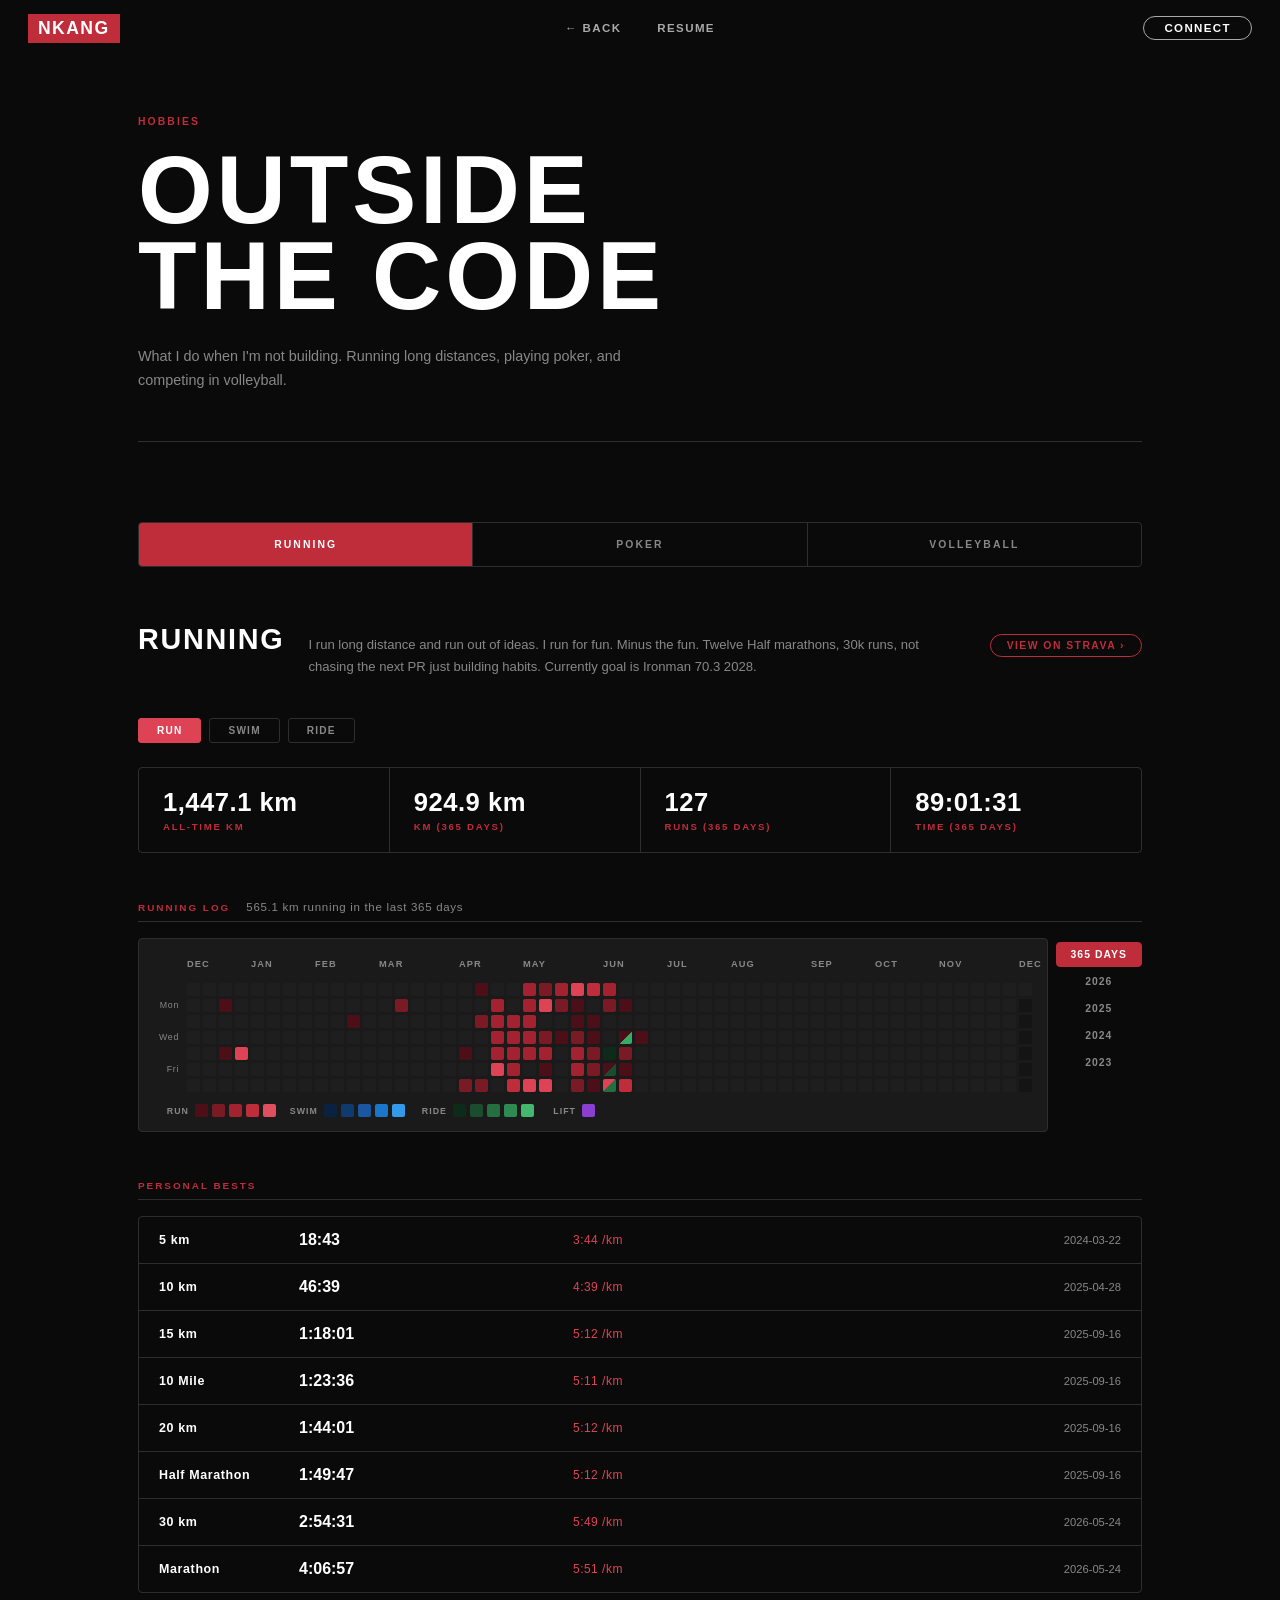
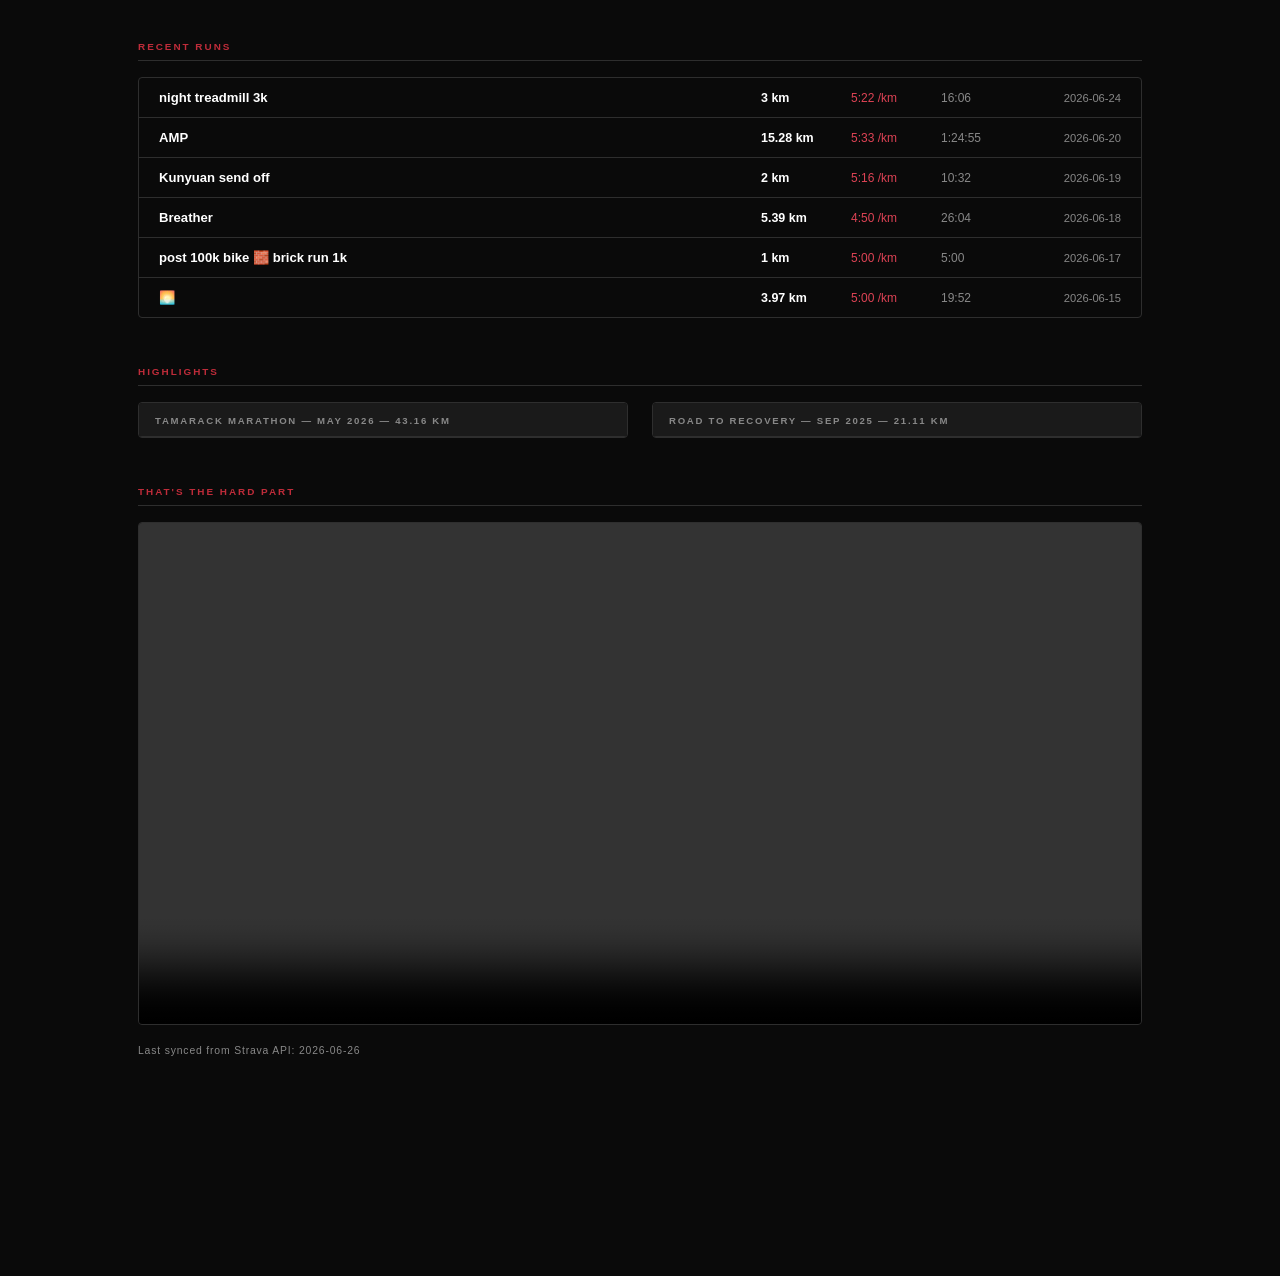
==== commit ded373c7: "feat: workout heatmap" ====
--- a/hobbies.html
+++ b/hobbies.html
@@ -124,6 +124,10 @@
                 <div class="heatmap-cell heatmap-legend-cell" style="background:#2d8a50" data-range="60–90 km"></div>
                 <div class="heatmap-cell heatmap-legend-cell" style="background:#43b76d" data-range="90+ km"></div>
               </div>
+              <div class="heatmap-legend-row">
+                <span class="heatmap-legend-sport">LIFT</span>
+                <div class="heatmap-cell heatmap-legend-cell" style="background:#8b3fd1" data-range="Lifted"></div>
+              </div>
             </div>
           </div>
           <div class="heatmap-year-selector" id="heatmap-years"></div>
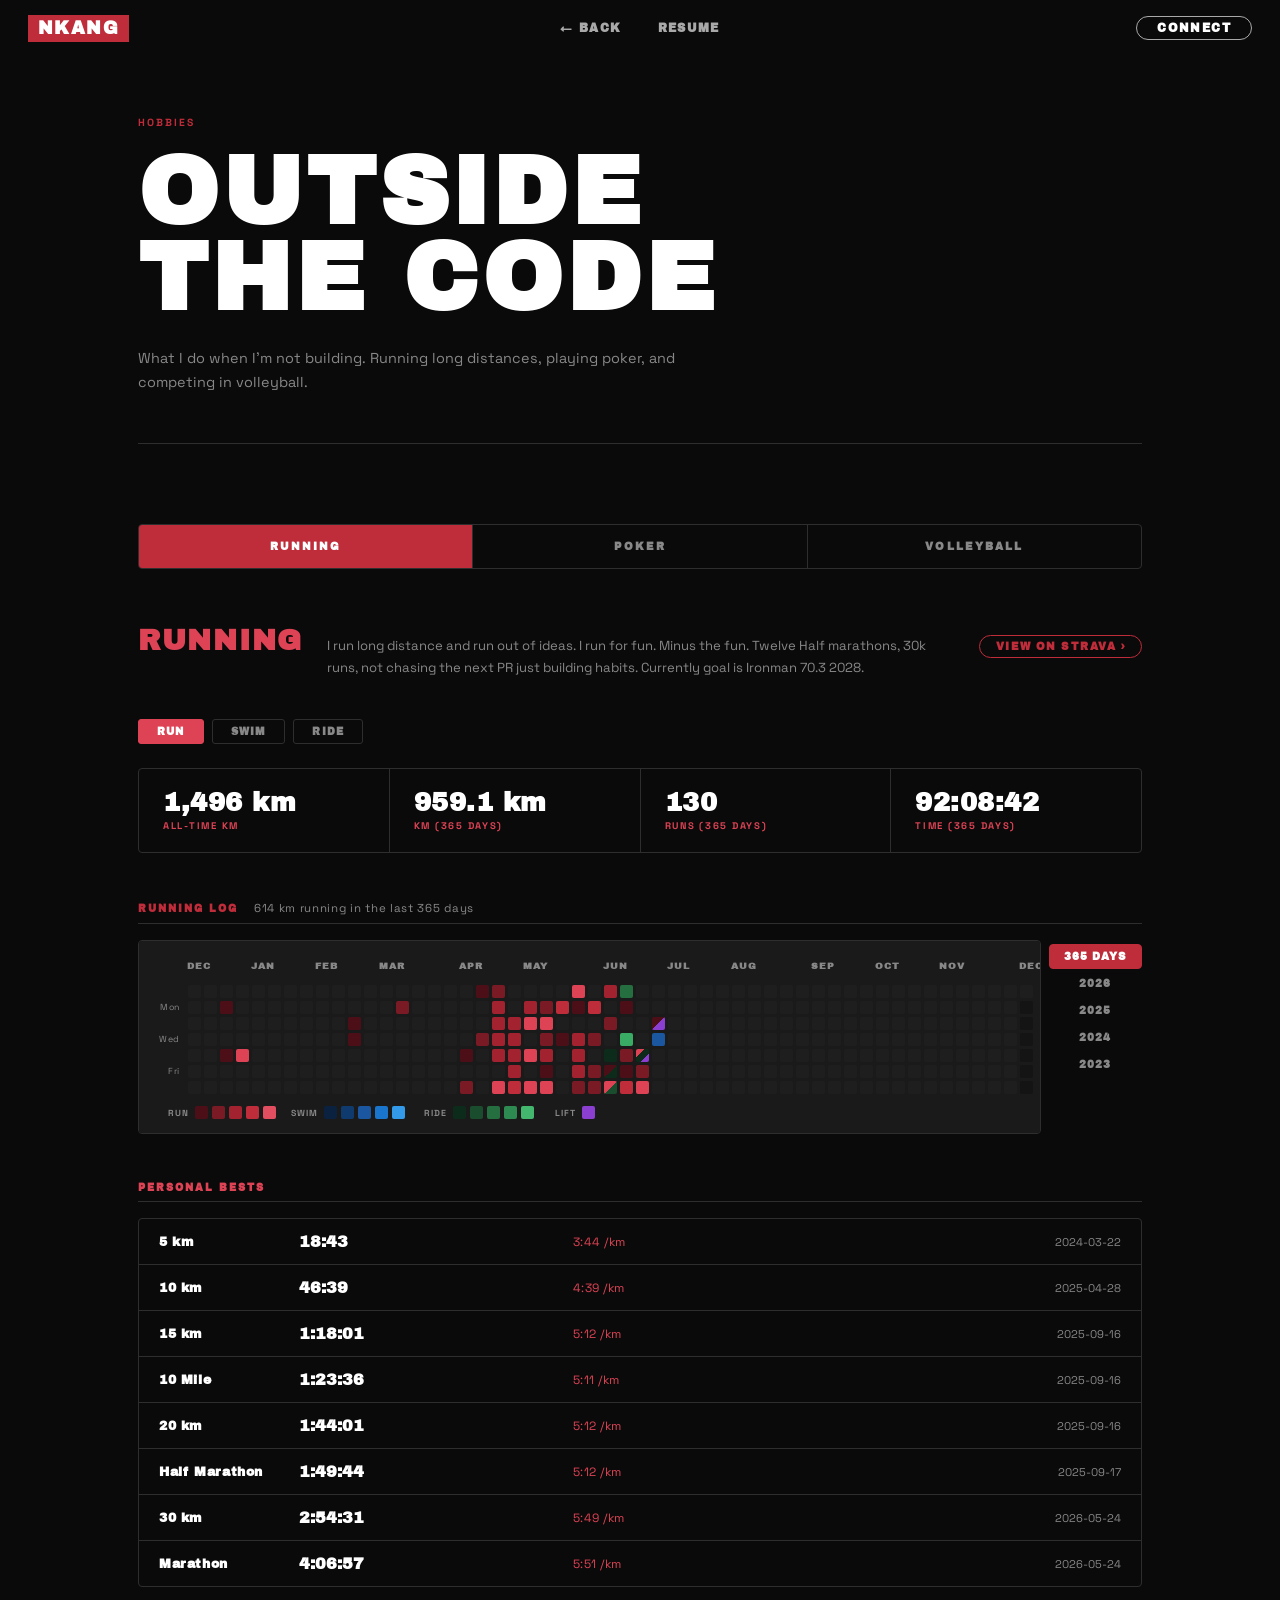
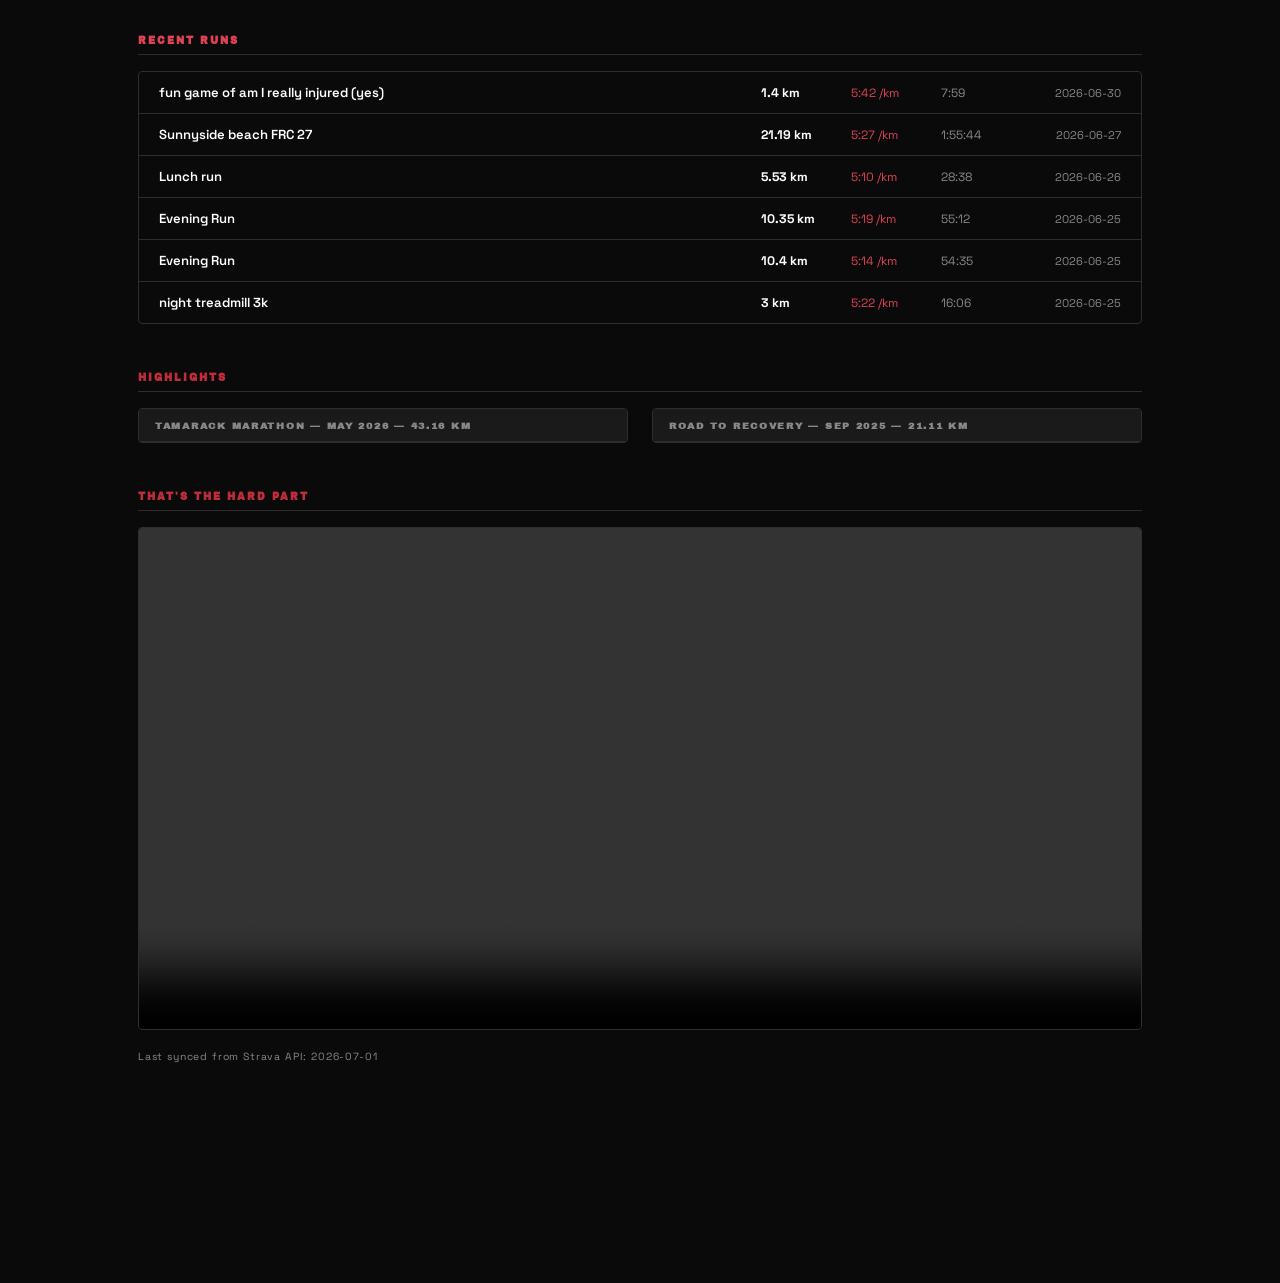
==== commit e493bc9d: "feat: Archivo Black + Space Grotesk fonts, louder CTA, project open-cue, reduced-motion" ====
--- a/hobbies.html
+++ b/hobbies.html
@@ -5,6 +5,9 @@
   <meta name="viewport" content="width=device-width, initial-scale=1.0" />
   <title>Hobbies — Nelson Kang</title>
   <link rel="icon" type="image/jpeg" href="Images/Uchiha.jpg" />
+  <link rel="preconnect" href="https://fonts.googleapis.com" />
+  <link rel="preconnect" href="https://fonts.gstatic.com" crossorigin />
+  <link rel="stylesheet" href="https://fonts.googleapis.com/css2?family=Archivo+Black&family=Space+Grotesk:wght@300;400;500;700&display=swap" />
   <link rel="stylesheet" href="styles.css" />
   <link rel="stylesheet" href="hobbies.css" />
 </head>
--- a/styles.css
+++ b/styles.css
@@ -16,8 +16,8 @@
   --col-hero-w: 460px;
   --col-end-w: 420px;
 
-  --font-head: 'Arial Black', 'Arial Bold', Arial, sans-serif;
-  --font-body: 'Arial', Helvetica, sans-serif;
+  --font-head: 'Archivo Black', 'Arial Black', Arial, sans-serif;
+  --font-body: 'Space Grotesk', 'Arial', Helvetica, sans-serif;
 }
 
 html, body {
@@ -214,9 +214,14 @@
   background-size: cover;
   background-position: center;
   opacity: 0.15;
-  transition: opacity 0.4s ease;
+  transition: opacity 0.4s ease, transform 1.2s cubic-bezier(0.22, 1, 0.36, 1);
   z-index: 0;
-}
+  will-change: transform;
+}
+
+/* slow Ken Burns push-in while hovered */
+.col-project:hover .col-bg,
+.col-project.is-in-view .col-bg { transform: scale(1.07); }
 
 .col-bg--hero {
   background:
@@ -279,9 +284,52 @@
 }
 
 .col-bg--end {
-  background: linear-gradient(160deg, var(--red) 0%, var(--red-dark) 40%, var(--black) 100%);
-  opacity: 0.35;
-}
+  background: linear-gradient(160deg, var(--red) 0%, var(--red-dark) 45%, var(--black) 100%);
+  opacity: 0.9;
+}
+/* animated red bloom that breathes behind the CTA */
+.col-end::after {
+  content: '';
+  position: absolute;
+  inset: 0;
+  z-index: 0;
+  pointer-events: none;
+  background: radial-gradient(ellipse at 30% 78%, rgba(191,44,58,0.55) 0%, transparent 62%);
+  animation: end-bloom 6s ease-in-out infinite alternate;
+}
+@keyframes end-bloom {
+  from { opacity: 0.5; transform: scale(1); }
+  to   { opacity: 1;   transform: scale(1.12); }
+}
+
+/* Bigger, louder end statement */
+.col-end .col-title--end {
+  font-size: clamp(2.8rem, 5vw, 4rem);
+  margin-bottom: 20px;
+}
+
+.end-email {
+  display: inline-block;
+  font-family: var(--font-body);
+  font-size: 0.95rem;
+  font-weight: 500;
+  letter-spacing: 0.02em;
+  color: var(--white);
+  text-decoration: none;
+  margin-bottom: 24px;
+  padding-bottom: 3px;
+  border-bottom: 1.5px solid rgba(255,255,255,0.35);
+  transition: border-color 0.25s ease, color 0.25s ease;
+  width: fit-content;
+}
+.end-email:hover { color: var(--white); border-color: var(--white); }
+
+.col-end .cta-btn--end {
+  background: var(--white);
+  color: var(--red);
+  align-self: flex-start;
+}
+.col-end .cta-btn--end:hover { background: var(--off-white); color: var(--red-dark); }
 
 /* ── COLUMN INNER (content sits above bg + carousel) ── */
 .col-inner {
@@ -341,6 +389,11 @@
   display: flex;
   align-items: center;
   gap: 8px;
+  animation: hint-nudge 2.6s ease-in-out infinite;
+}
+@keyframes hint-nudge {
+  0%, 100% { transform: translateX(0);   opacity: 0.65; }
+  50%      { transform: translateX(6px); opacity: 1; }
 }
 
 /* Red left border accent on hero */
@@ -587,6 +640,41 @@
   margin: 0 -12px;
 }
 
+/* ── PROJECT "OPEN" CUE ── */
+.project-open-cue {
+  display: inline-flex;
+  align-items: center;
+  font-family: var(--font-head);
+  font-size: 0.6rem;
+  letter-spacing: 0.22em;
+  text-transform: uppercase;
+  color: var(--white);
+  background: var(--red);
+  padding: 6px 14px;
+  /* collapsed: reserve no vertical space so the title stays pinned low */
+  max-height: 0;
+  padding-top: 0;
+  padding-bottom: 0;
+  margin-top: 0;
+  overflow: hidden;
+  opacity: 0;
+  transform: translateY(10px);
+  transition: opacity 0.4s ease, transform 0.45s cubic-bezier(0.22, 1, 0.36, 1),
+              max-height 0.4s ease, margin-top 0.4s ease, padding 0.4s ease,
+              background 0.2s ease, letter-spacing 0.25s ease;
+}
+.col-project:hover .project-open-cue,
+.col-project.is-in-view .project-open-cue {
+  opacity: 1;
+  transform: translateY(0);
+  max-height: 32px;
+  margin-top: 18px;
+  padding-top: 6px;
+  padding-bottom: 6px;
+  transition-delay: 0.42s;
+}
+.col-project:hover .project-open-cue { background: var(--red-dark); letter-spacing: 0.3em; }
+
 /* ── PROJECT FILTER HIDE ── */
 .col-project {
   cursor: default;
@@ -618,9 +706,33 @@
 .project-details {
   max-height: 0;
   overflow: hidden;
-  background: transparent;
-  transition: max-height 0.45s ease, background 0.35s ease;
-}
+  transition: max-height 0.45s ease;
+}
+
+/* Frosted scrim — blurs and darkens the image behind the text as one smooth
+   gradient anchored to the column bottom, so there's no visible box edge.
+   Sits at z-index -1: inside .col-inner's stacking context it stays behind
+   the text but above .col-bg. */
+.col-project .col-inner::after {
+  content: '';
+  position: absolute;
+  left: 0; right: 0; bottom: 0;
+  height: 80%;
+  z-index: -1;
+  pointer-events: none;
+  background: linear-gradient(to top,
+    rgba(10,10,10,0.82) 0%,
+    rgba(10,10,10,0.55) 40%,
+    rgba(10,10,10,0.18) 72%,
+    transparent 100%);
+  backdrop-filter: blur(14px);
+  -webkit-backdrop-filter: blur(14px);
+  mask-image: linear-gradient(to top, black 45%, transparent 100%);
+  -webkit-mask-image: linear-gradient(to top, black 45%, transparent 100%);
+  opacity: 0;
+  transition: opacity 0.5s ease;
+}
+.col-project:hover .col-inner::after { opacity: 1; }
 
 /* hover: reveal everything */
 .col-project:hover .section-label {
@@ -638,10 +750,43 @@
 .col-project:hover .project-details {
   max-height: 320px;
   transition-delay: 0.08s;
-  background: linear-gradient(to bottom, transparent 0%, rgba(0,0,0,0.72) 22%);
 }
 
 .col-project:hover { background: rgba(191,44,58,0.04); }
+
+/* red accent bar draws in under the title as it lifts */
+.col-project .col-title::after {
+  content: '';
+  display: block;
+  width: 0;
+  height: 3px;
+  background: var(--red);
+  margin-top: 14px;
+  transition: width 0.55s cubic-bezier(0.22, 1, 0.36, 1);
+}
+.col-project:hover .col-title::after,
+.col-project.is-in-view .col-title::after { width: 52px; transition-delay: 0.12s; }
+
+/* details content cascades up as the panel expands */
+.project-details .col-body,
+.project-details .project-tags,
+.project-details .project-link {
+  opacity: 0;
+  transform: translateY(12px);
+  transition: opacity 0.4s ease, transform 0.45s cubic-bezier(0.22, 1, 0.36, 1);
+}
+.col-project:hover .project-details .col-body,
+.col-project.is-in-view .project-details .col-body {
+  opacity: 1; transform: translateY(0); transition-delay: 0.14s;
+}
+.col-project:hover .project-details .project-tags,
+.col-project.is-in-view .project-details .project-tags {
+  opacity: 1; transform: translateY(0); transition-delay: 0.24s;
+}
+.col-project:hover .project-details .project-link,
+.col-project.is-in-view .project-details .project-link {
+  opacity: 1; transform: translateY(0); transition-delay: 0.34s;
+}
 
 /* ── END COLUMN ── */
 .cta-btn {
@@ -1232,9 +1377,9 @@
 }
 .col-project.is-in-view .project-details {
   max-height: 320px;
-  background: linear-gradient(to bottom, transparent 0%, rgba(0,0,0,0.72) 22%);
   transition-delay: 0.08s;
 }
+.col-project.is-in-view .col-inner::after { opacity: 1; }
 
 /* About column */
 .col-about.is-in-view .col-bg--about   { opacity: 0.85; }
@@ -1288,12 +1433,13 @@
   animation: col-land-flash 0.45s ease forwards;
 }
 
-/* Content inside columns fades up after all columns land */
+/* Content inside columns rises up after all columns land */
 .col-inner {
   opacity: 0;
-  transition: opacity 0.5s ease;
-}
-.is-content-revealed .col-inner { opacity: 1; }
+  transform: translateY(28px);
+  transition: opacity 0.55s ease, transform 0.65s cubic-bezier(0.22, 1, 0.36, 1);
+}
+.is-content-revealed .col-inner { opacity: 1; transform: translateY(0); }
 
 .is-content-revealed .col:nth-child(1) .col-inner { transition-delay: 0.00s; }
 .is-content-revealed .col:nth-child(2) .col-inner { transition-delay: 0.07s; }
@@ -1306,3 +1452,36 @@
 
 /* ── KEYBOARD SCROLL FOCUS ── */
 body:focus { outline: none; }
+
+/* ── REDUCED MOTION ──
+   Kill continuous/large-scale motion for users who ask for it, but keep
+   the reveals functional as instant opacity fades so nothing stays hidden. */
+@media (prefers-reduced-motion: reduce) {
+  /* stop all looping animations */
+  .hero-slide,
+  .hero-scroll-hint,
+  .col-end::after,
+  .col-hero:hover::before {
+    animation: none !important;
+  }
+
+  /* no Ken Burns zoom */
+  .col-project:hover .col-bg,
+  .col-project.is-in-view .col-bg { transform: none !important; }
+
+  /* content reveal: fade only, no rise */
+  .col-inner { transform: none !important; }
+
+  /* cascade + cue: appear in place, no translate, minimal delay */
+  .project-details .col-body,
+  .project-details .project-tags,
+  .project-details .project-link,
+  .project-open-cue {
+    transform: none !important;
+    transition-duration: 0.2s !important;
+    transition-delay: 0s !important;
+  }
+
+  /* hero float keyframe target sits still */
+  .hero-slide { transform: none !important; }
+}
--- a/hobbies.css
+++ b/hobbies.css
@@ -112,6 +112,7 @@
   letter-spacing: 0.06em;
   text-transform: uppercase;
   color: var(--white);
+  transition: color 0.8s ease;
 }
 
 .hobby-section-desc {
@@ -211,6 +212,7 @@
   letter-spacing: 0.18em;
   text-transform: uppercase;
   color: var(--red);
+  transition: color 0.8s ease;
 }
 
 /* ── ACTIVITY EMBEDS ── */
@@ -271,6 +273,7 @@
   margin-bottom: 16px;
   padding-bottom: 8px;
   border-bottom: 1px solid var(--gray-mid);
+  transition: color 0.8s ease;
 }
 
 /* ── BEST EFFORTS TABLE ── */
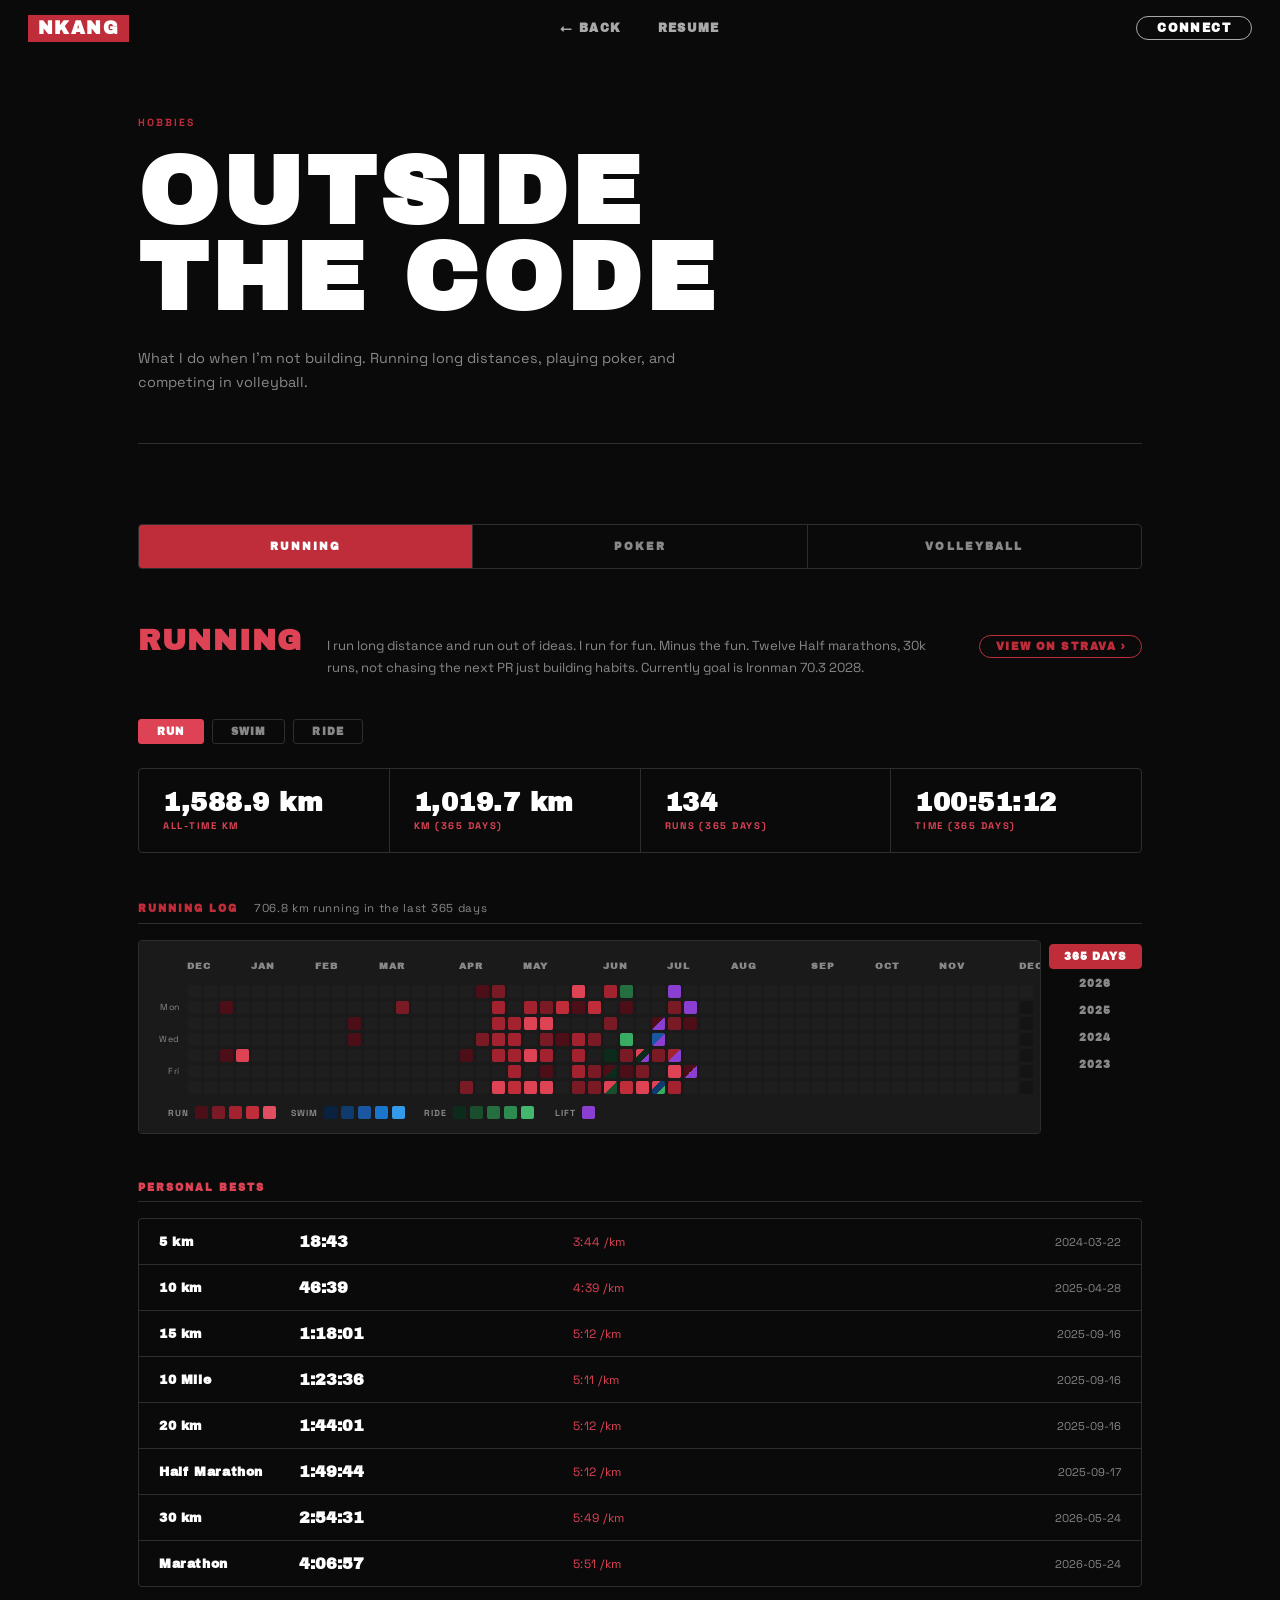
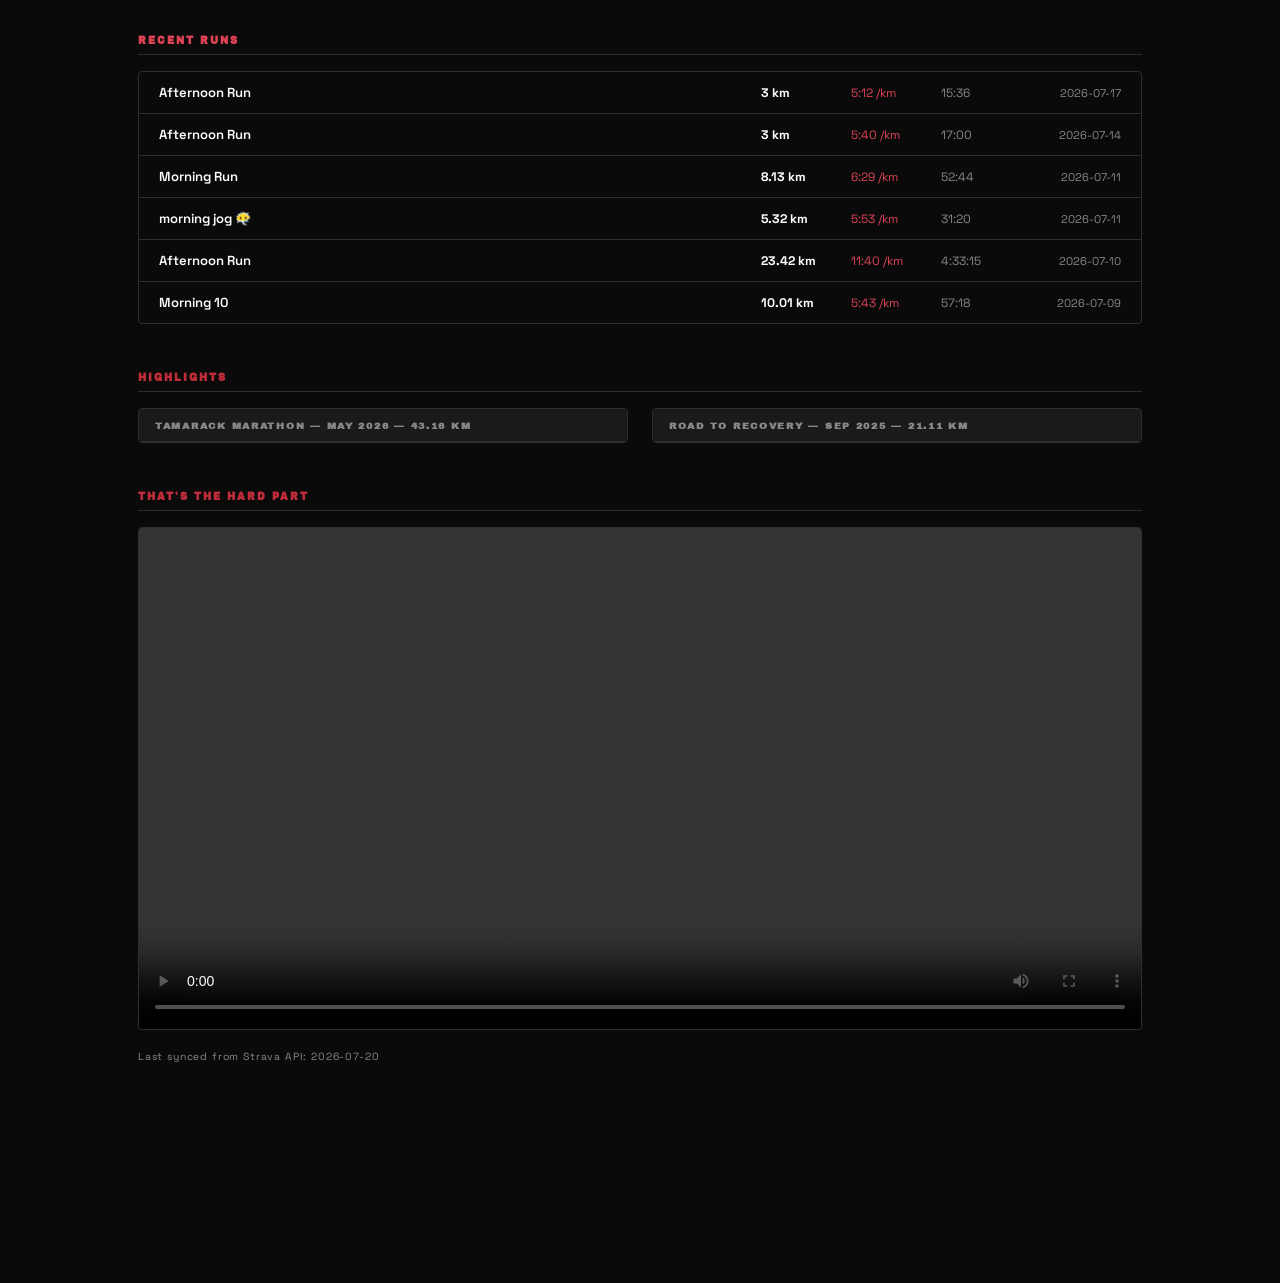
==== commit 676405f5: "refactor: single shared resume modal injected into both pages via resume-modal.html" ====
--- a/hobbies.html
+++ b/hobbies.html
@@ -297,116 +297,10 @@
     </div>
   </div>
 
-  <!-- Resume Modal -->
-  <div class="modal" id="resume-modal">
-    <div class="modal-box modal-box--wide">
-      <button class="modal-close">✕</button>
-      <h2 class="modal-title">NELSON KANG</h2>
-
-      <div class="resume-contact">
-        <span>+1 (613) 854-3568</span>
-        <a href="mailto:Nelsonkang7@gmail.com">Nelsonkang7@gmail.com</a>
-        <a href="https://linkedin.com/in/nelson-kang-ekanl" target="_blank" rel="noopener">LinkedIn</a>
-        <a href="https://github.com/Ollienel777" target="_blank" rel="noopener">GitHub</a>
-        <a href="https://nelsonkang02.com" target="_blank" rel="noopener">Portfolio</a>
-      </div>
-
-      <div class="resume-section">
-        <h3>Education</h3>
-        <div class="resume-item">
-          <div class="resume-item-header">
-            <span class="resume-place">University of Waterloo</span>
-            <span class="resume-date"></span>
-          </div>
-          <span class="resume-role">Bachelor's Degree, Computer Science and Finance (CFM)</span>
-          <ul class="resume-bullets">
-            <li><strong>Coursework:</strong> Advanced Functional Programming (Racket), Data Structures &amp; Algorithms (C), Linux/Bash/Git Tooling, Linear Algebra, Calculus</li>
-            <li><strong>Activities:</strong> Poker Club Executive, Competitive Intramural Volleyball Captain</li>
-          </ul>
-        </div>
-      </div>
-
-      <div class="resume-section">
-        <h3>Experience</h3>
-        <div class="resume-item">
-          <div class="resume-item-header">
-            <span class="resume-place">Ericsson Canada Inc.</span>
-            <span class="resume-date">Jun 2024 – Aug 2024</span>
-          </div>
-          <span class="resume-role">Software Engineer Intern &mdash; Ottawa, ON</span>
-          <ul class="resume-bullets">
-            <li>Developed <strong>4 ETL pipelines</strong> using <strong>C# and SQL Server</strong> to extract Jira data from JSON payloads, transform custom field mappings, and load into reporting tables; used <strong>temporal tables</strong> for full change-history tracking.</li>
-            <li>Audited and catalogued all existing team pipelines, identifying faulty custom-field mappings producing <strong>NULL data</strong>; created a reference spreadsheet that became the team's primary <strong>pipeline debugging resource</strong>.</li>
-            <li>Maintained <strong>Power BI dashboards</strong> for trouble report visibility, supporting stakeholder reporting and data-driven decision-making across the BI team.</li>
-          </ul>
-        </div>
-      </div>
-
-      <div class="resume-section">
-        <h3>Projects</h3>
-        <div class="resume-item">
-          <div class="resume-item-header">
-            <span class="resume-place">ClipFarm — Automated Volleyball Highlight Generator</span>
-            <span class="resume-date">Mar 2026 – Present</span>
-          </div>
-          <span class="resume-role">Python, FastAPI, Next.js, TypeScript, YOLOv8-pose, Roboflow, PostgreSQL, Docker, Cloudflare R2</span>
-          <ul class="resume-bullets">
-            <li>Engineered a <strong>dual-detection video pipeline</strong>: <strong>YOLOv8-pose</strong> classifies player actions while a custom-trained <strong>Roboflow</strong> ball detector tracks trajectory to identify rally boundaries, reducing false-positive clips by <strong>~40%</strong>.</li>
-            <li>Containerized with <strong>Docker Compose</strong>; <strong>FastAPI</strong> serves auth-gated endpoints, <strong>Celery + Redis</strong> distributes processing jobs, and <strong>Modal</strong> offloads GPU inference. Auth via <strong>Supabase JWKS</strong> with <strong>Row-Level Security</strong>.</li>
-            <li>Implemented the frontend in <strong>Next.js + TypeScript</strong> with a filterable clip grid, inline multi-label correction UI for future model training, clip trimming with background re-cut via Celery, and lazy-loaded thumbnails.</li>
-          </ul>
-        </div>
-        <div class="resume-item">
-          <div class="resume-item-header">
-            <span class="resume-place">Multi-Factor Robo-Advisor — 1st Place, Market Beat Competition</span>
-            <span class="resume-date">Nov 2025</span>
-          </div>
-          <span class="resume-role">Python, Pandas, NumPy, yfinance</span>
-          <ul class="resume-bullets">
-            <li>Optimized a <strong>$1M CAD portfolio</strong> across U.S. and Canadian equities; achieved <strong>5.7% return</strong> vs. 3.7% market average benchmark, placing <strong>1st out of 18 teams</strong>.</li>
-            <li>Implemented a <strong>multi-factor portfolio construction pipeline</strong> applying momentum, volatility, correlation, and trend signals inspired by the <strong>Ranked Asset Allocation Model</strong> (RAAM).</li>
-            <li>Automated end-to-end: data ingestion, liquidity screening, factor ranking, <strong>sector-cap enforcement</strong>, and <strong>Sharpe-ratio optimization</strong> under real-world constraints (transaction fees, FX conversion, position limits).</li>
-          </ul>
-        </div>
-        <div class="resume-item">
-          <div class="resume-item-header">
-            <span class="resume-place">ChessAI — Neural Network Chess Engine</span>
-            <span class="resume-date">Nov 2025</span>
-          </div>
-          <span class="resume-role">Python, PyTorch, Modal</span>
-          <ul class="resume-bullets">
-            <li>Trained a <strong>neural-network chess engine</strong> on millions of <strong>Stockfish-labeled positions</strong> using <strong>distributed GPU compute</strong> on Modal; designed a scalable ML pipeline for ingesting and labeling large Lichess datasets.</li>
-            <li>Integrated classical <strong>alpha-beta search</strong> with <strong>deep neural evaluation</strong> for real-time gameplay, balancing search depth with inference latency.</li>
-          </ul>
-        </div>
-        <div class="resume-item">
-          <div class="resume-item-header">
-            <span class="resume-place">QuillifyEdu — Educational Content Management Platform</span>
-            <span class="resume-date">2024</span>
-          </div>
-          <span class="resume-role">C#, ASP.NET Core, SQL Server, Entity Framework Core, JavaScript</span>
-          <ul class="resume-bullets">
-            <li>Developed a full-stack content management platform using <strong>ASP.NET Core 8.0</strong> with <strong>Razor Pages</strong>, enabling users to create, organize, and share educational notes with a database-driven backend.</li>
-            <li>Implemented <strong>ASP.NET Core Identity</strong> for production-grade authentication including email confirmation, account lockout policies, and enforced password complexity requirements.</li>
-          </ul>
-        </div>
-      </div>
-
-      <div class="resume-section">
-        <h3>Technical Skills</h3>
-        <div class="resume-skills-list">
-          <div class="resume-skill-row"><span class="resume-skill-cat">Languages</span><span>Python, C#, C, SQL, TypeScript, JavaScript, HTML/CSS</span></div>
-          <div class="resume-skill-row"><span class="resume-skill-cat">Frameworks</span><span>FastAPI, Next.js, .NET, PyTorch, Pandas, NumPy, Celery, SQLAlchemy</span></div>
-          <div class="resume-skill-row"><span class="resume-skill-cat">Infrastructure</span><span>PostgreSQL, SQL Server, SSMS, Supabase, Redis, Modal, Cloudflare R2, Git, Linux, Power BI</span></div>
-          <div class="resume-skill-row"><span class="resume-skill-cat">Tools</span><span>Jira, FFmpeg, OpenCV, YOLOv8, Selenium, Alembic, Docker, Roboflow</span></div>
-        </div>
-      </div>
-
-      <a href="Nelson_Kang_Resume.pdf" class="cta-btn" download>DOWNLOAD PDF ›</a>
-    </div>
-  </div>
+  <!-- Resume modal injected from resume-modal.html by resume-include.js -->
 
   <script src="https://strava-embeds.com/embed.js"></script>
   <script src="hobbies.js"></script>
+  <script src="resume-include.js"></script>
 </body>
 </html>
--- a/styles.css
+++ b/styles.css
@@ -546,6 +546,17 @@
   gap: 6px;
   padding-left: 14px;
   border-left: 2px solid var(--red);
+  cursor: default;
+  transition: transform 0.3s cubic-bezier(0.22, 1, 0.36, 1),
+              border-color 0.3s ease, box-shadow 0.3s ease,
+              background 0.3s ease;
+}
+/* individual block hover: border glows, label brightens, block nudges right */
+.skill-block:hover {
+  transform: translateX(6px);
+  border-left-color: var(--red);
+  box-shadow: -2px 0 0 0 var(--red), -8px 0 20px -6px rgba(191,44,58,0.7);
+  background: linear-gradient(to right, rgba(191,44,58,0.08), transparent 80%);
 }
 
 .skill-cat {
@@ -554,13 +565,43 @@
   letter-spacing: 0.2em;
   color: var(--red);
   text-transform: uppercase;
+  transition: color 0.25s ease, letter-spacing 0.3s ease;
+}
+.skill-block:hover .skill-cat {
+  color: var(--white);
+  letter-spacing: 0.26em;
 }
 
 .skill-list {
   font-size: 0.78rem;
   color: var(--gray-lite);
   line-height: 1.6;
-}
+  transition: color 0.25s ease;
+}
+.skill-block:hover .skill-list { color: var(--off-white); }
+
+/* staggered entrance for the four blocks when the column opens */
+.skills-grid .skill-block {
+  opacity: 0;
+  transform: translateX(-10px);
+}
+.col-skills:hover .skills-grid .skill-block,
+.col-skills.is-in-view .skills-grid .skill-block {
+  opacity: 1;
+  transform: translateX(0);
+  transition: opacity 0.4s ease, transform 0.45s cubic-bezier(0.22, 1, 0.36, 1),
+              border-color 0.3s ease, box-shadow 0.3s ease, background 0.3s ease;
+}
+.col-skills:hover .skills-grid .skill-block:nth-child(1),
+.col-skills.is-in-view .skills-grid .skill-block:nth-child(1) { transition-delay: 0.10s; }
+.col-skills:hover .skills-grid .skill-block:nth-child(2),
+.col-skills.is-in-view .skills-grid .skill-block:nth-child(2) { transition-delay: 0.18s; }
+.col-skills:hover .skills-grid .skill-block:nth-child(3),
+.col-skills.is-in-view .skills-grid .skill-block:nth-child(3) { transition-delay: 0.26s; }
+.col-skills:hover .skills-grid .skill-block:nth-child(4),
+.col-skills.is-in-view .skills-grid .skill-block:nth-child(4) { transition-delay: 0.34s; }
+/* restore instant hover feedback once revealed (override the entrance delay) */
+.col-skills:hover .skills-grid .skill-block:hover { transition-delay: 0s; }
 
 /* ── PROJECT COLUMNS ── */
 .project-num {
@@ -640,40 +681,36 @@
   margin: 0 -12px;
 }
 
-/* ── PROJECT "OPEN" CUE ── */
+/* ── PROJECT "CLICK TO OPEN" CUE ──
+   Subtle bottom-left affordance styled like the hero scroll hint: red,
+   letter-spaced, no box. Absolutely positioned so it's out of the content
+   flow and can never push or overlap the card body (e.g. the GitHub link
+   or future live-site links). Anchored to the card's bottom-left corner. */
 .project-open-cue {
-  display: inline-flex;
+  position: absolute;
+  left: 36px;
+  bottom: 20px;
+  z-index: 3;
+  display: flex;
   align-items: center;
+  gap: 7px;
   font-family: var(--font-head);
-  font-size: 0.6rem;
-  letter-spacing: 0.22em;
-  text-transform: uppercase;
-  color: var(--white);
-  background: var(--red);
-  padding: 6px 14px;
-  /* collapsed: reserve no vertical space so the title stays pinned low */
-  max-height: 0;
-  padding-top: 0;
-  padding-bottom: 0;
-  margin-top: 0;
-  overflow: hidden;
-  opacity: 0;
-  transform: translateY(10px);
-  transition: opacity 0.4s ease, transform 0.45s cubic-bezier(0.22, 1, 0.36, 1),
-              max-height 0.4s ease, margin-top 0.4s ease, padding 0.4s ease,
-              background 0.2s ease, letter-spacing 0.25s ease;
+  font-size: 0.58rem;
+  font-weight: 700;
+  letter-spacing: 0.2em;
+  text-transform: uppercase;
+  color: var(--red);
+  background: none;
+  padding: 0;
+  pointer-events: none;
+  opacity: 0.6;
+  transition: opacity 0.3s ease, letter-spacing 0.3s ease;
 }
 .col-project:hover .project-open-cue,
 .col-project.is-in-view .project-open-cue {
   opacity: 1;
-  transform: translateY(0);
-  max-height: 32px;
-  margin-top: 18px;
-  padding-top: 6px;
-  padding-bottom: 6px;
-  transition-delay: 0.42s;
-}
-.col-project:hover .project-open-cue { background: var(--red-dark); letter-spacing: 0.3em; }
+  letter-spacing: 0.28em;
+}
 
 /* ── PROJECT FILTER HIDE ── */
 .col-project {
@@ -748,7 +785,7 @@
   transition-delay: 0.05s;
 }
 .col-project:hover .project-details {
-  max-height: 320px;
+  max-height: 420px;
   transition-delay: 0.08s;
 }
 
@@ -1351,6 +1388,11 @@
   .project-num {
     font-size: 3.5rem;
   }
+
+  /* Reserve corner room on project cards so the "click to open" hint
+     clears the body content, and align it to the tighter mobile padding. */
+  .col-project .col-inner { padding-bottom: 44px; }
+  .project-open-cue { left: 24px; bottom: 14px; }
 }
 
 /* ── TOUCH: scroll-reveal replaces hover ──
@@ -1376,7 +1418,7 @@
   transition-delay: 0.05s;
 }
 .col-project.is-in-view .project-details {
-  max-height: 320px;
+  max-height: 420px;
   transition-delay: 0.08s;
 }
 .col-project.is-in-view .col-inner::after { opacity: 1; }
@@ -1476,11 +1518,16 @@
   .project-details .col-body,
   .project-details .project-tags,
   .project-details .project-link,
-  .project-open-cue {
+  .project-open-cue,
+  .skills-grid .skill-block,
+  .col-skills:hover .skills-grid .skill-block,
+  .col-skills.is-in-view .skills-grid .skill-block {
     transform: none !important;
     transition-duration: 0.2s !important;
     transition-delay: 0s !important;
   }
+  /* keep skill-block hover feedback subtle (no shift) */
+  .skill-block:hover { transform: none !important; }
 
   /* hero float keyframe target sits still */
   .hero-slide { transform: none !important; }
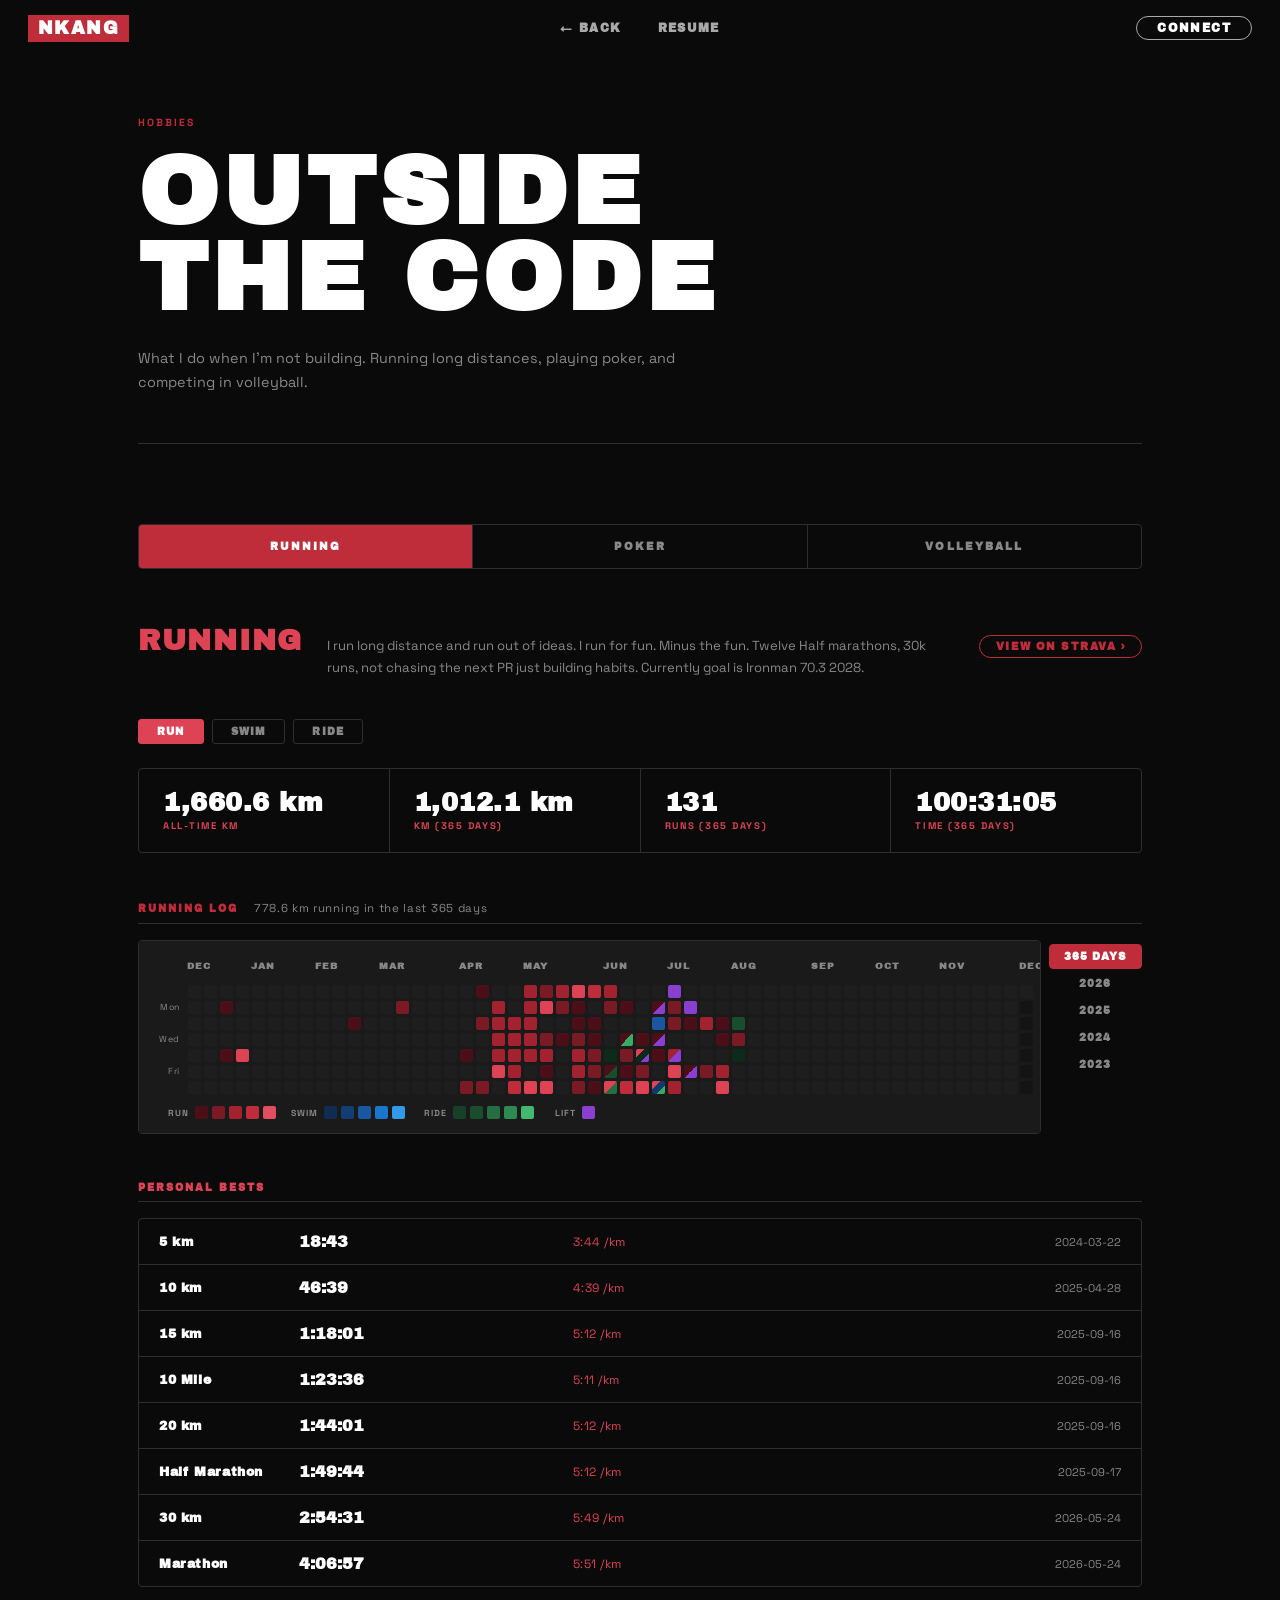
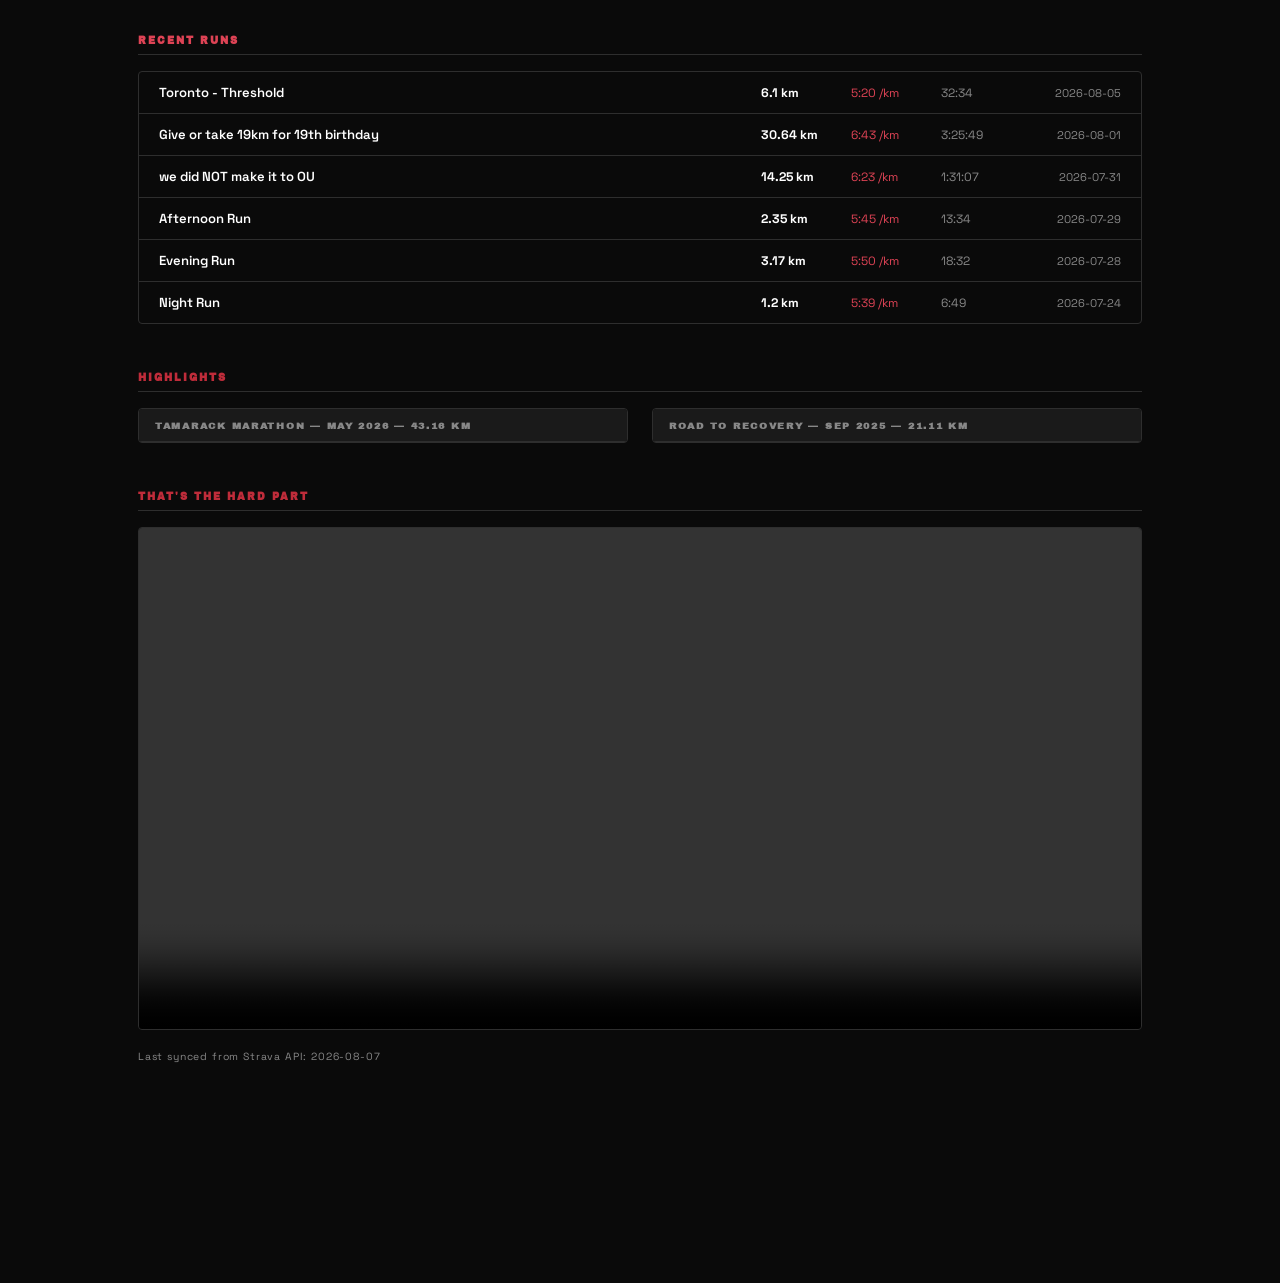
==== commit 6a140a32: "chore: color synch" ====
--- a/hobbies.html
+++ b/hobbies.html
@@ -113,15 +113,15 @@
               </div>
               <div class="heatmap-legend-row">
                 <span class="heatmap-legend-sport">SWIM</span>
-                <div class="heatmap-cell heatmap-legend-cell" style="background:#0a2240" data-range="&lt; 1 km"></div>
-                <div class="heatmap-cell heatmap-legend-cell" style="background:#0f3a6e" data-range="1–2 km"></div>
+                <div class="heatmap-cell heatmap-legend-cell" style="background:#0f2d52" data-range="&lt; 1 km"></div>
+                <div class="heatmap-cell heatmap-legend-cell" style="background:#133e73" data-range="1–2 km"></div>
                 <div class="heatmap-cell heatmap-legend-cell" style="background:#1a57a0" data-range="2–3 km"></div>
                 <div class="heatmap-cell heatmap-legend-cell" style="background:#1a75cc" data-range="3–4 km"></div>
                 <div class="heatmap-cell heatmap-legend-cell" style="background:#339ae9" data-range="4+ km"></div>
               </div>
               <div class="heatmap-legend-row">
                 <span class="heatmap-legend-sport">RIDE</span>
-                <div class="heatmap-cell heatmap-legend-cell" style="background:#0d2b1a" data-range="&lt; 20 km"></div>
+                <div class="heatmap-cell heatmap-legend-cell" style="background:#164128" data-range="&lt; 20 km"></div>
                 <div class="heatmap-cell heatmap-legend-cell" style="background:#1a4d2e" data-range="20–40 km"></div>
                 <div class="heatmap-cell heatmap-legend-cell" style="background:#256e3f" data-range="40–60 km"></div>
                 <div class="heatmap-cell heatmap-legend-cell" style="background:#2d8a50" data-range="60–90 km"></div>
--- a/styles.css
+++ b/styles.css
@@ -281,6 +281,20 @@
     linear-gradient(to top, rgba(0,0,0,0.96) 0%, rgba(0,0,0,0.7) 35%, rgba(0,0,0,0.2) 65%, transparent 100%),
     url('Images/ColumnThumbnail/Ericsson_Coop.webp') center / cover no-repeat;
   opacity: 0.55;
+}
+
+.col-bg--aquanow {
+  background:
+    linear-gradient(to top, rgba(0,0,0,0.96) 0%, rgba(0,0,0,0.7) 35%, rgba(0,0,0,0.2) 65%, transparent 100%),
+    url('Images/ColumnThumbnail/Aquanow.webp') center / cover no-repeat;
+  opacity: 0.55;
+}
+/* HUME's cover art is already near-black, so it needs less dimming than a photo */
+.col-bg--hume {
+  background:
+    linear-gradient(to top, rgba(0,0,0,0.94) 0%, rgba(0,0,0,0.62) 38%, rgba(0,0,0,0.15) 68%, transparent 100%),
+    url('Images/ColumnThumbnail/HUME.webp') center 32% / cover no-repeat;
+  opacity: 0.75;
 }
 
 .col-bg--end {
@@ -1106,6 +1120,10 @@
   display: block;
 }
 
+/* For designed graphics (logos / cover art) where cropping would cut off
+   type — show the whole image against the panel's grid backdrop instead. */
+.project-modal-thumb--contain { object-fit: contain; }
+
 .project-modal-video {
   position: absolute;
   inset: 0;
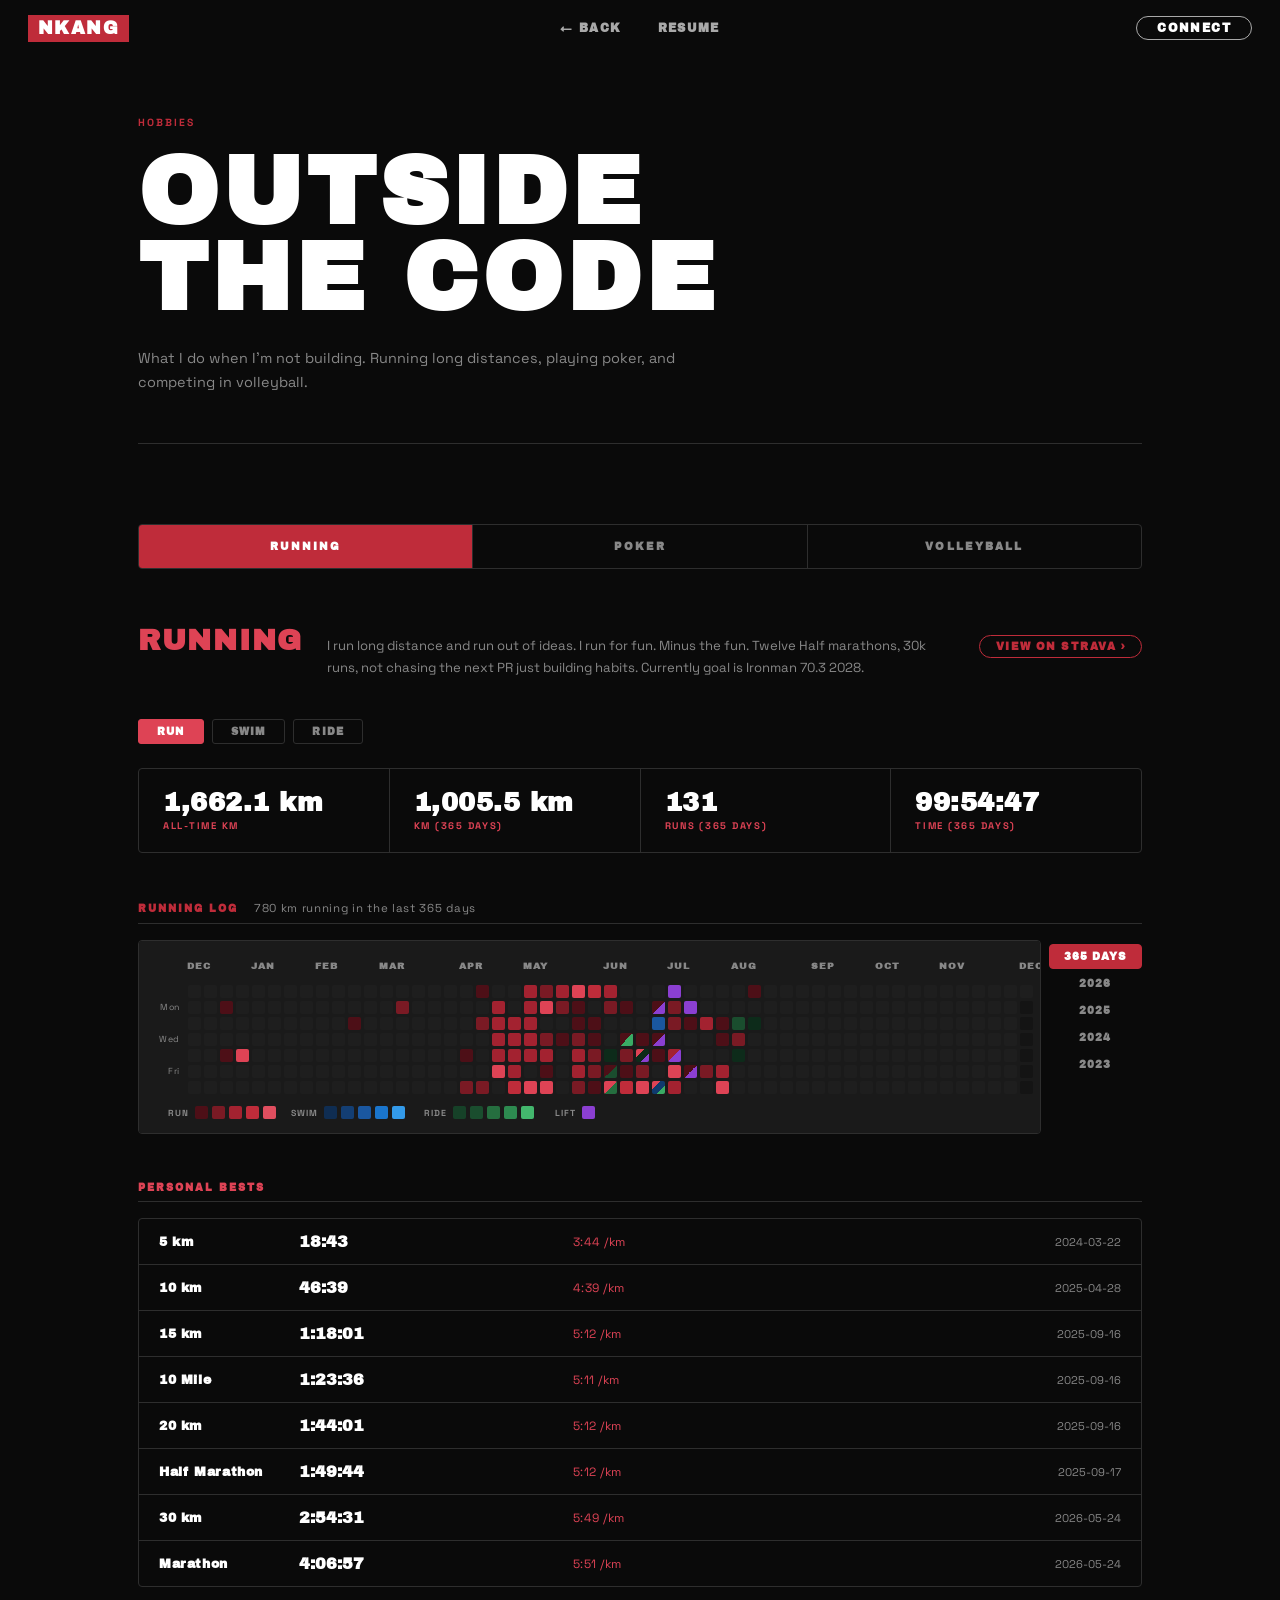
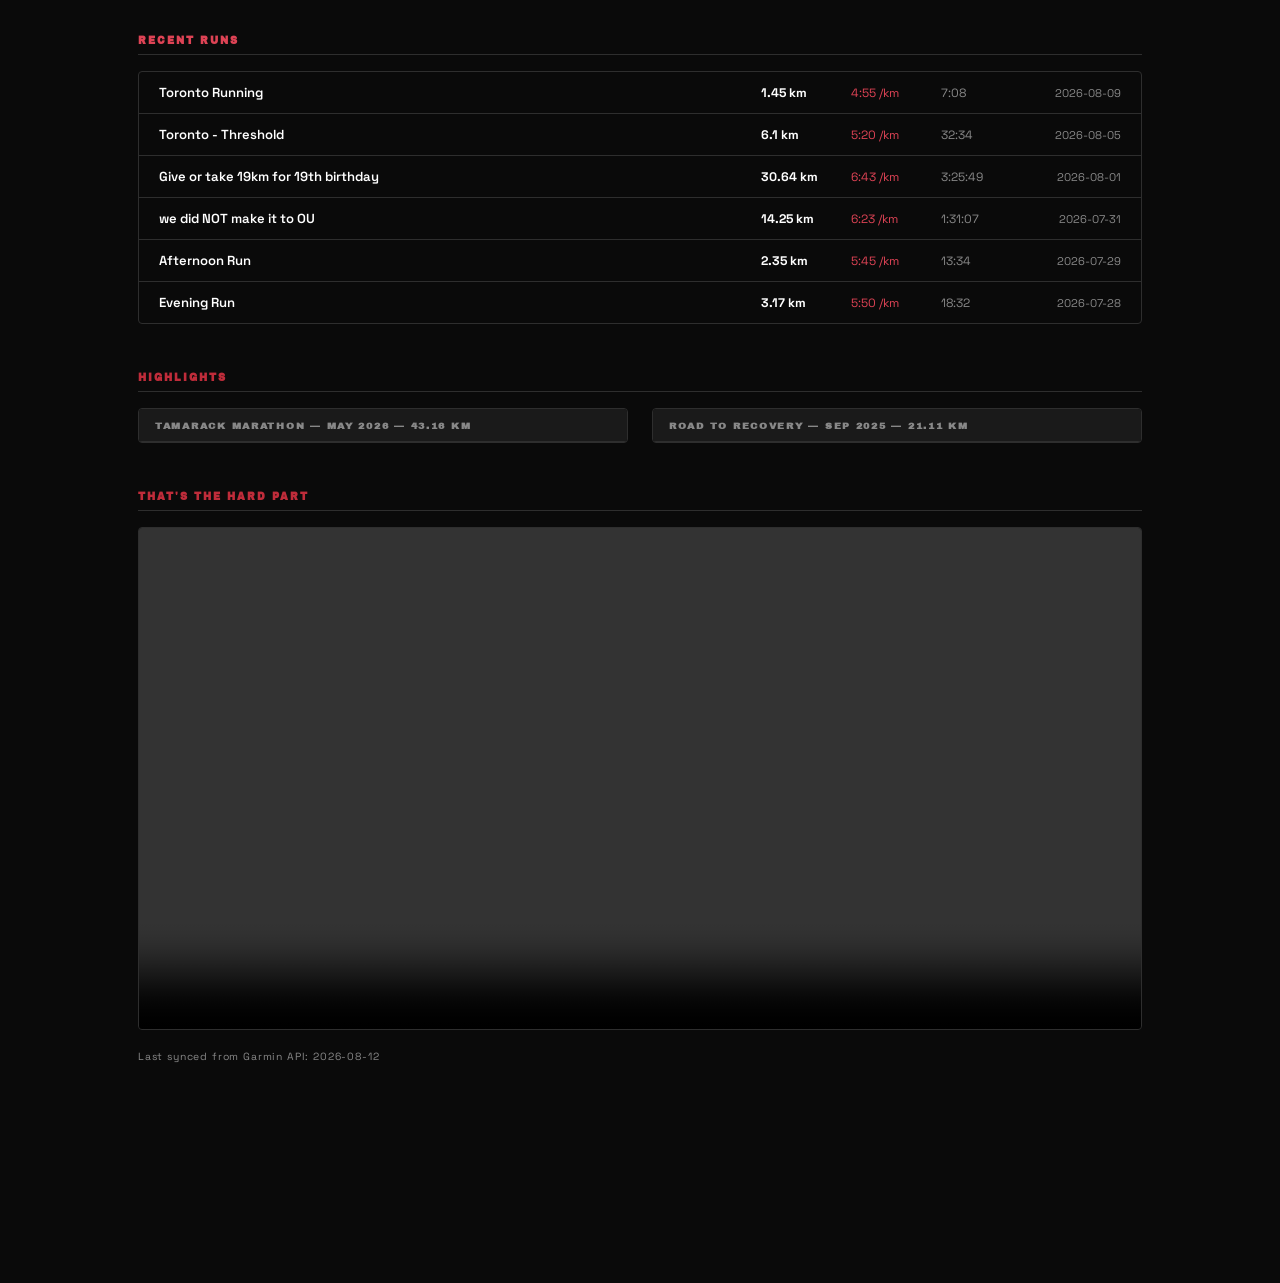
==== commit 9029e84c: "chore: label the sync footer as Garmin rather than Strava" ====
--- a/hobbies.html
+++ b/hobbies.html
@@ -183,7 +183,7 @@
         <video class="running-video" src="Images/BJ_Horseman_Running.mp4" controls playsinline></video>
       </div>
 
-      <p class="strava-updated">Last synced from Strava API: <span id="strava-updated">—</span></p>
+      <p class="strava-updated">Last synced from Garmin API: <span id="strava-updated">—</span></p>
     </section>
 
     <!-- ── TAB: POKER ── -->
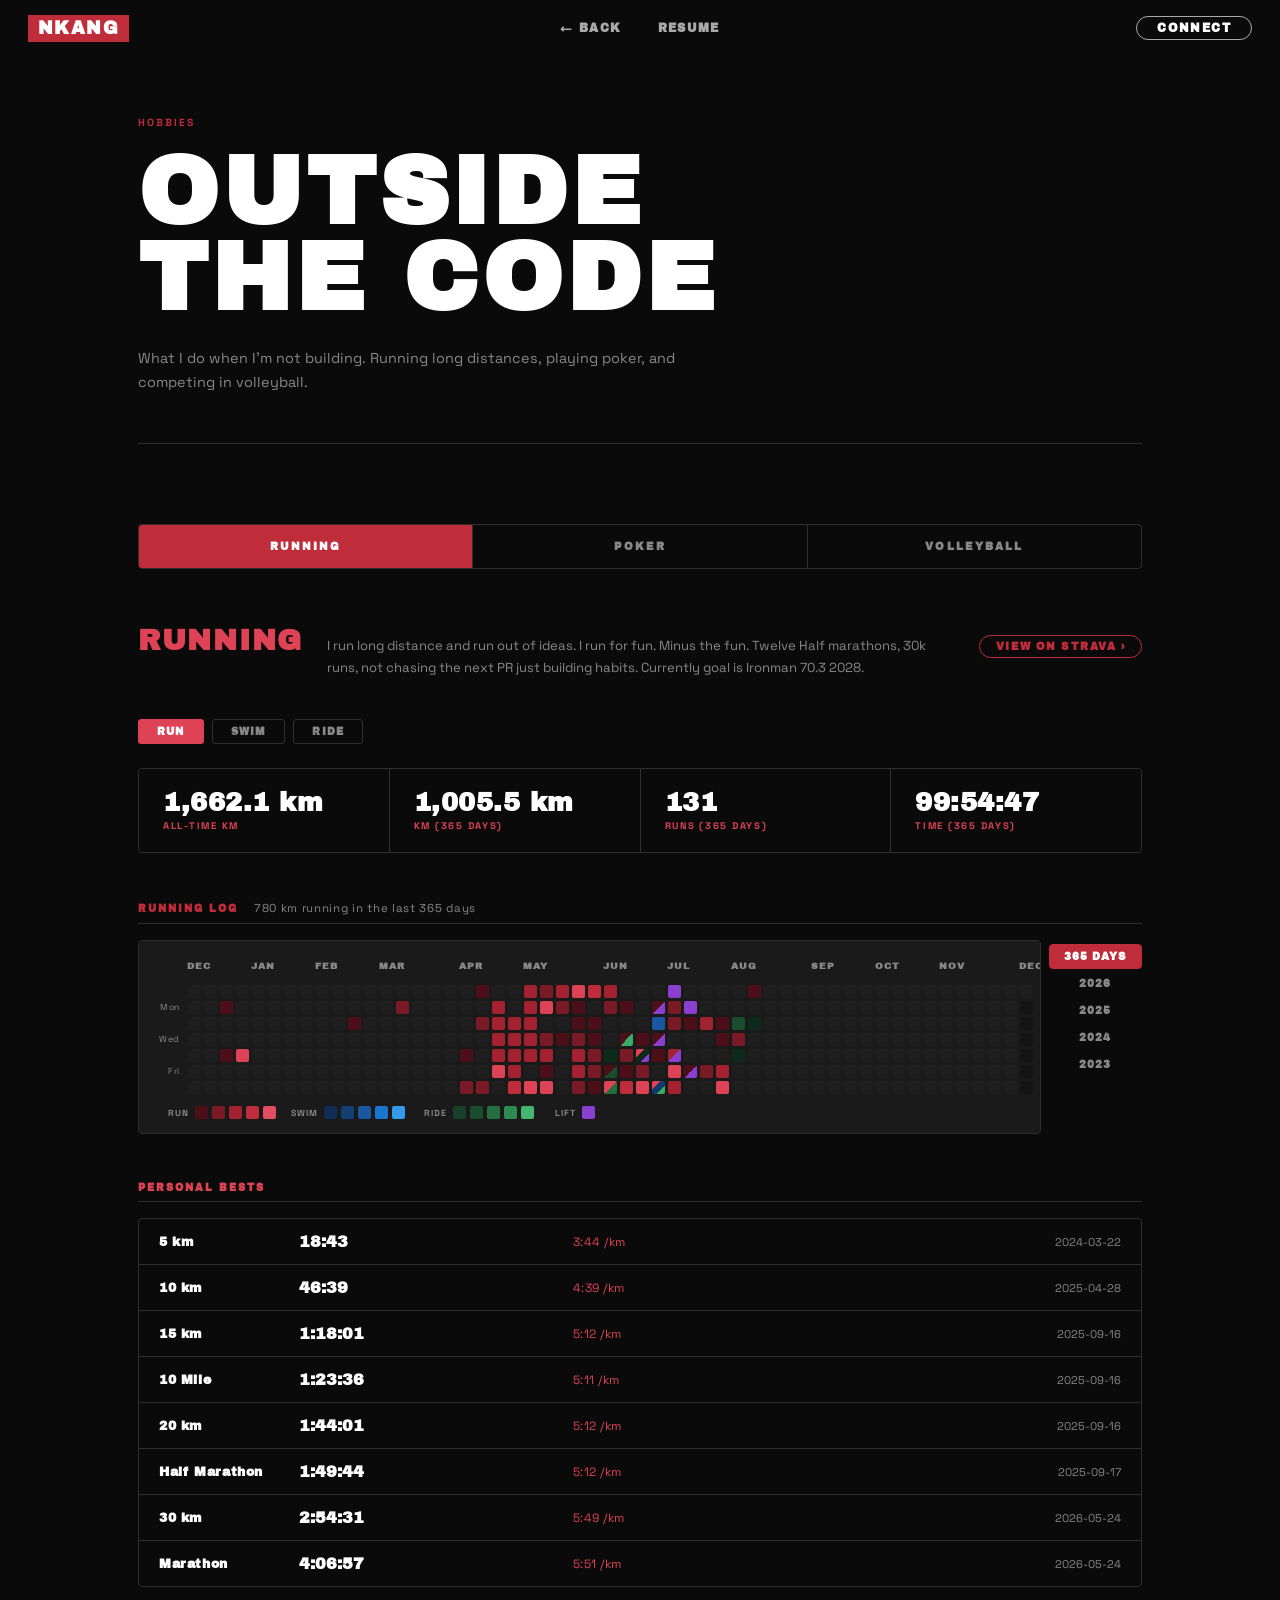
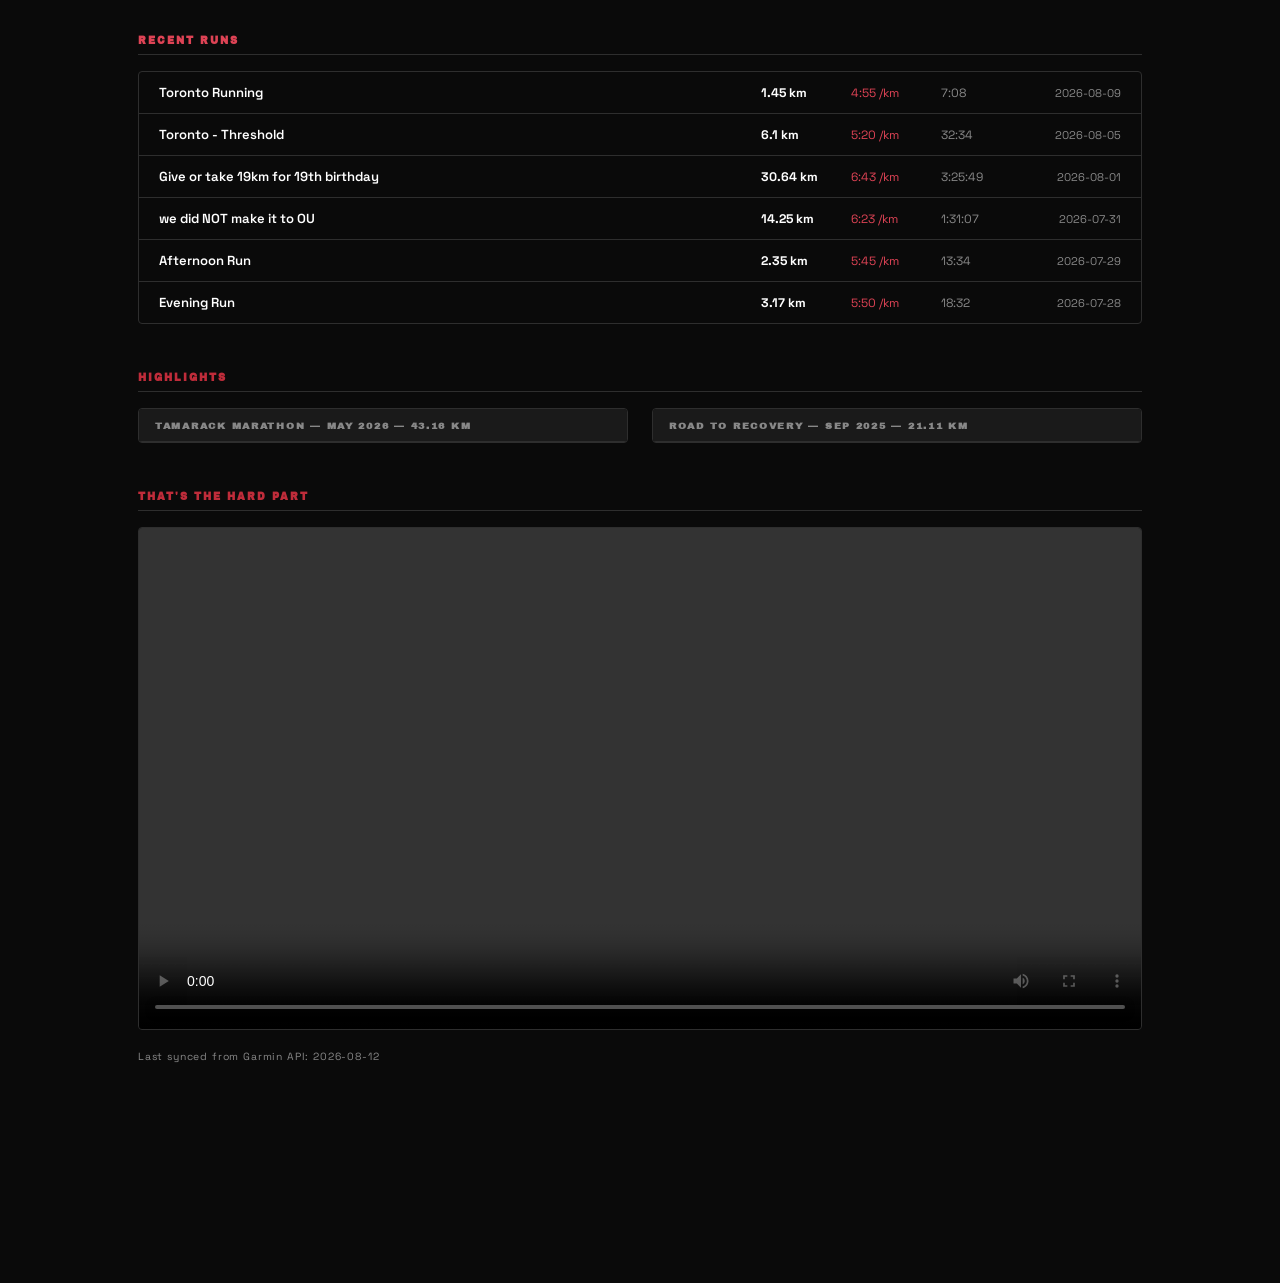
==== commit 1f6e2c72: "refactor: rename strava-updated class/id to garmin-updated" ====
--- a/hobbies.html
+++ b/hobbies.html
@@ -183,7 +183,7 @@
         <video class="running-video" src="Images/BJ_Horseman_Running.mp4" controls playsinline></video>
       </div>
 
-      <p class="strava-updated">Last synced from Garmin API: <span id="strava-updated">—</span></p>
+      <p class="garmin-updated">Last synced from Garmin API: <span id="garmin-updated">—</span></p>
     </section>
 
     <!-- ── TAB: POKER ── -->
--- a/hobbies.css
+++ b/hobbies.css
@@ -600,7 +600,7 @@
 }
 
 /* ── UPDATED TIMESTAMP ── */
-.strava-updated {
+.garmin-updated {
   margin-top: 20px;
   font-size: 0.65rem;
   color: var(--gray-lite);
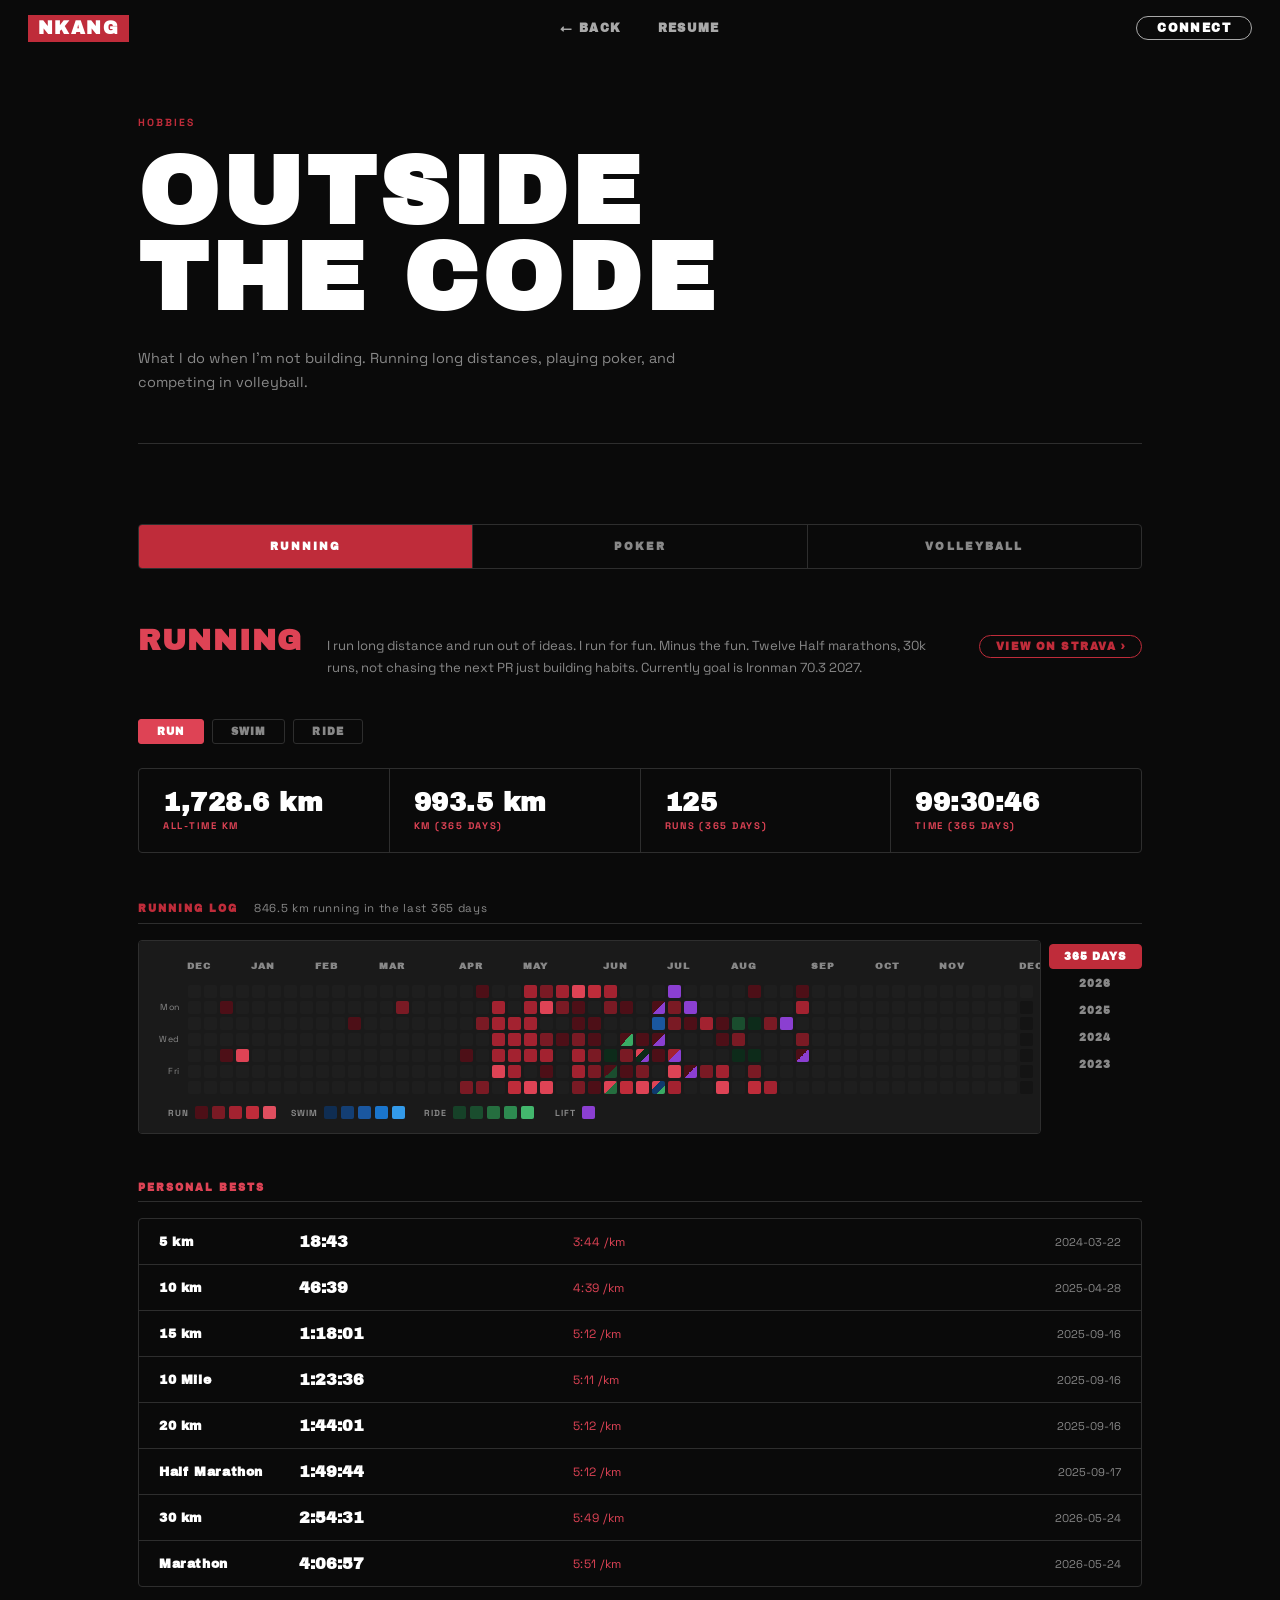
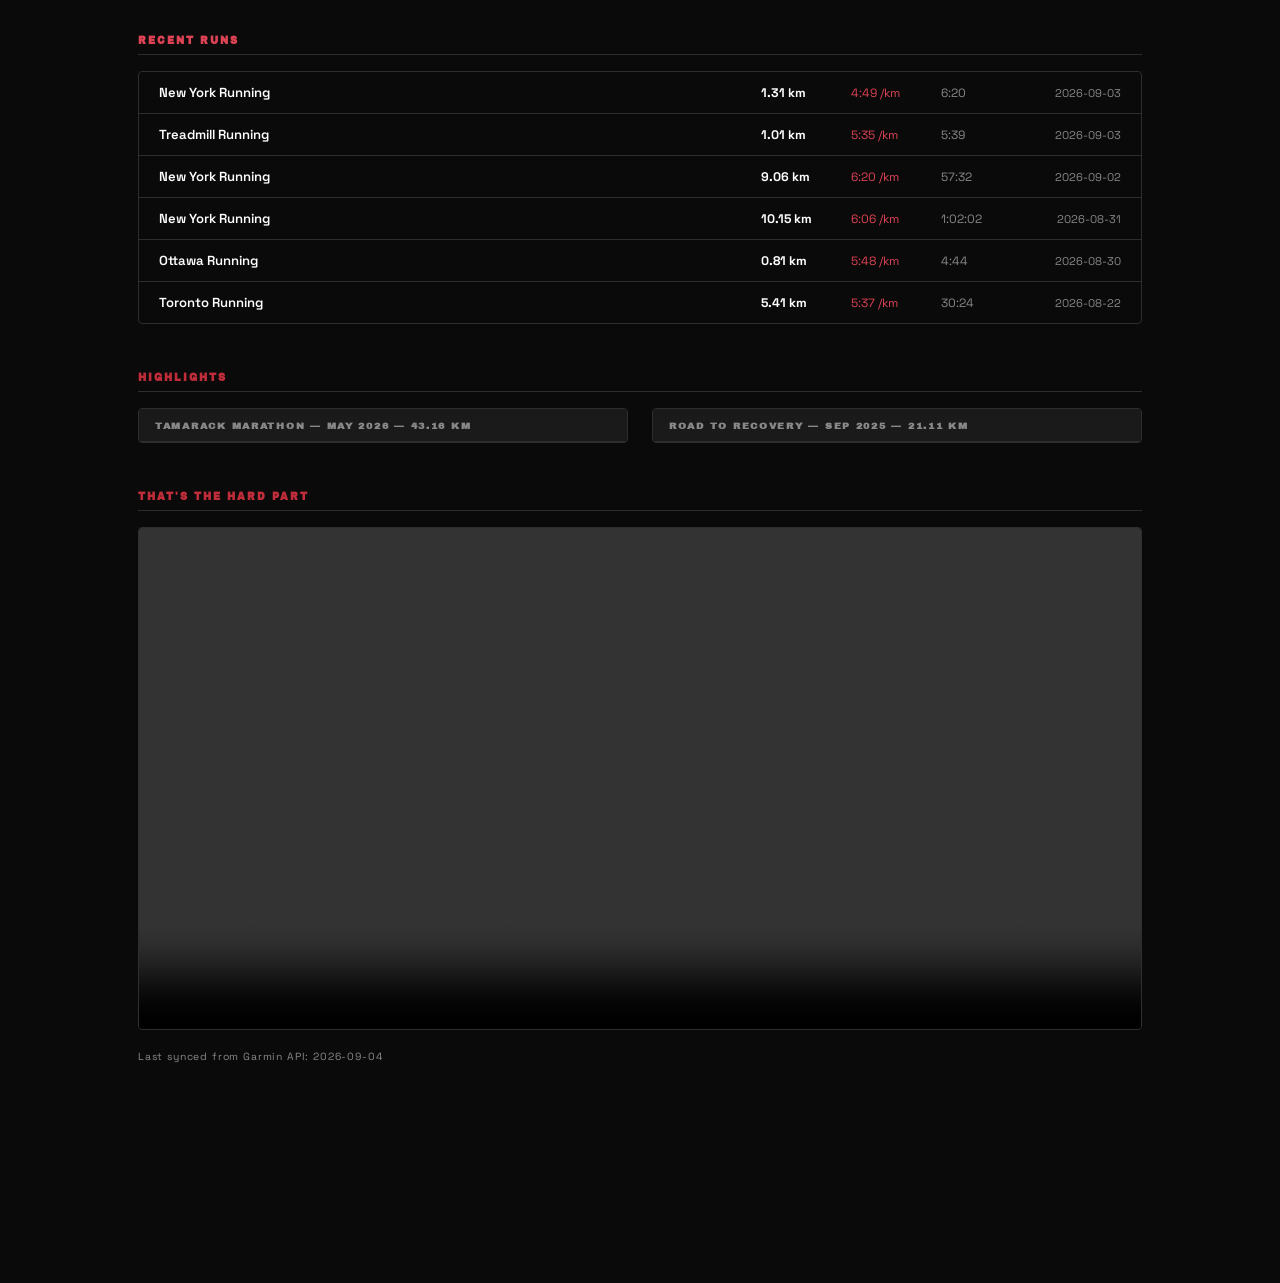
==== commit 7f5016d1: "chore: Ironman 70.3 goal 2028 -> 2027 to match resume" ====
--- a/hobbies.html
+++ b/hobbies.html
@@ -55,7 +55,7 @@
         <h2 class="hobby-section-title" id="sport-section-title">RUNNING</h2>
         <p class="hobby-section-desc">
           I run long distance and run out of ideas. I run for fun. Minus the fun. Twelve Half marathons, 30k runs, not chasing the next PR just building habits.
-          Currently goal is Ironman 70.3 2028.
+          Currently goal is Ironman 70.3 2027.
         </p>
         <a href="https://www.strava.com/athletes/121738602" class="hobby-strava-link" target="_blank" rel="noopener">VIEW ON STRAVA ›</a>
       </div>
